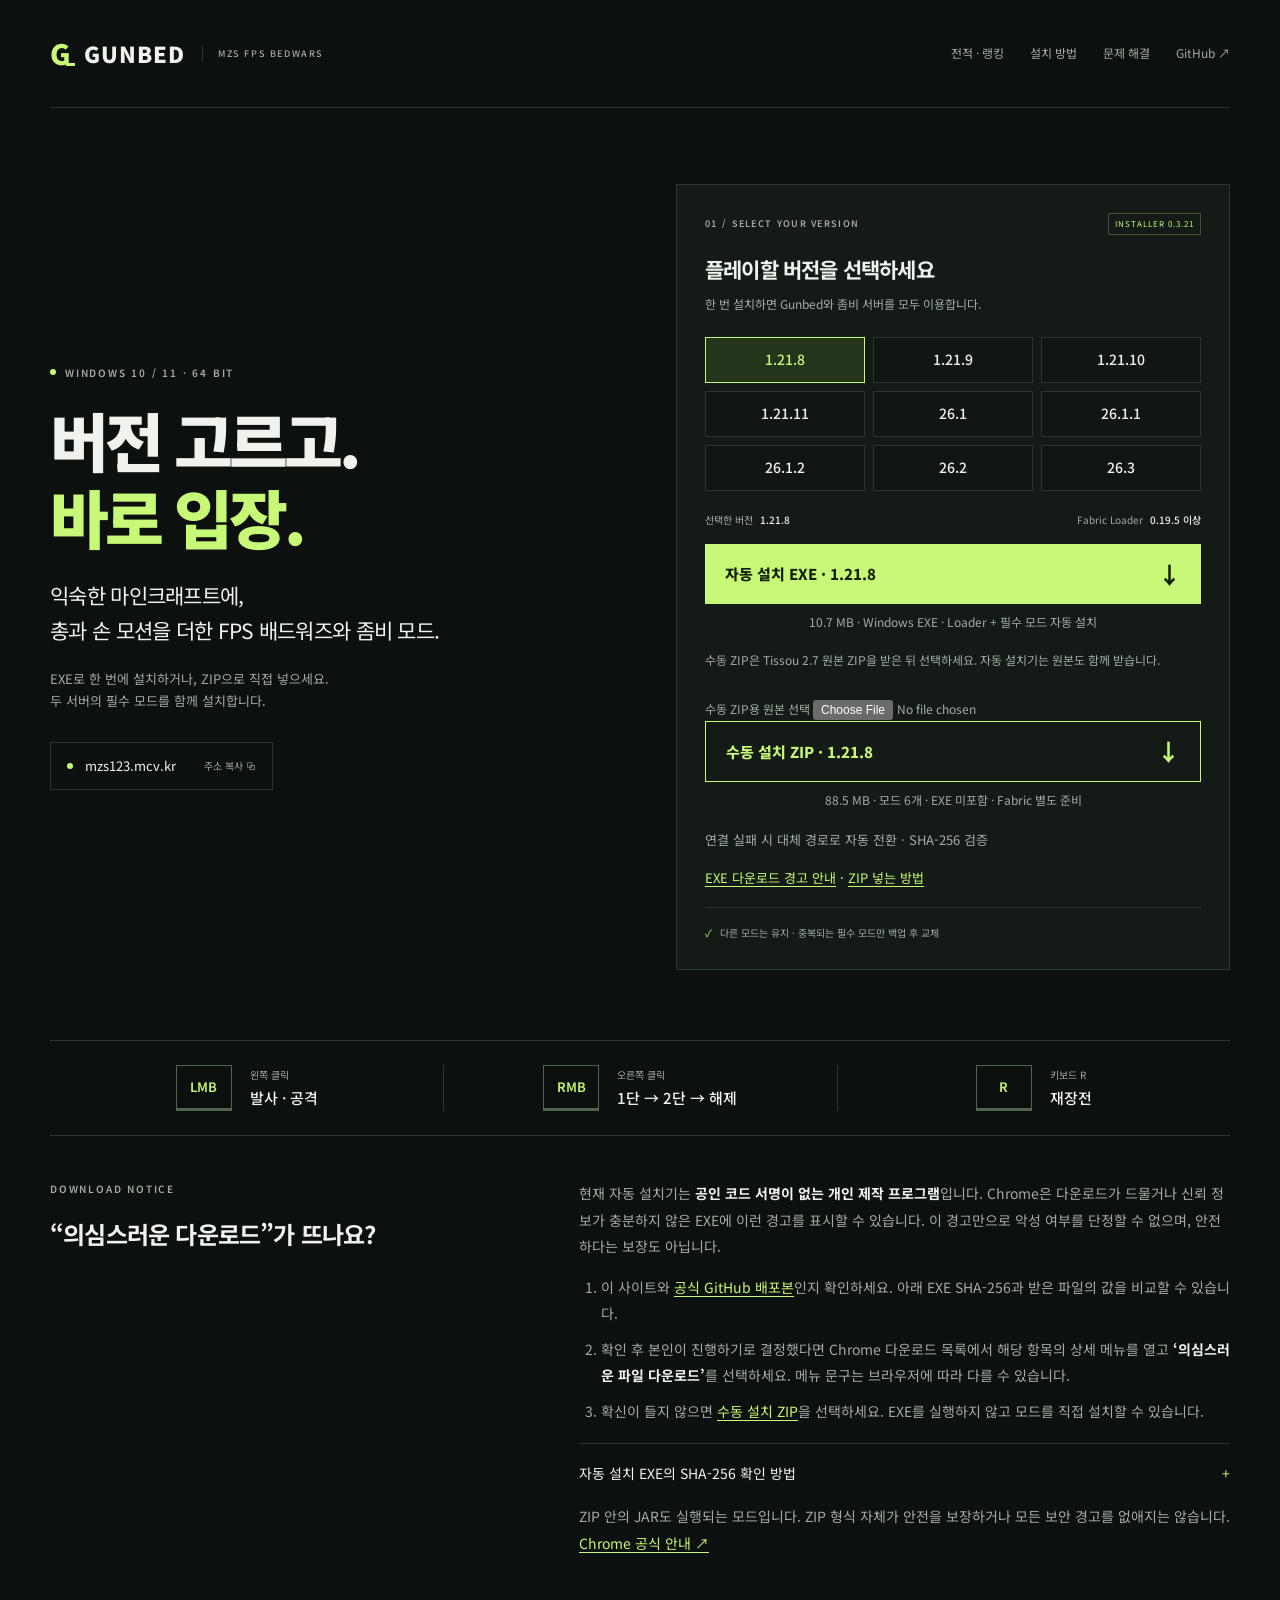
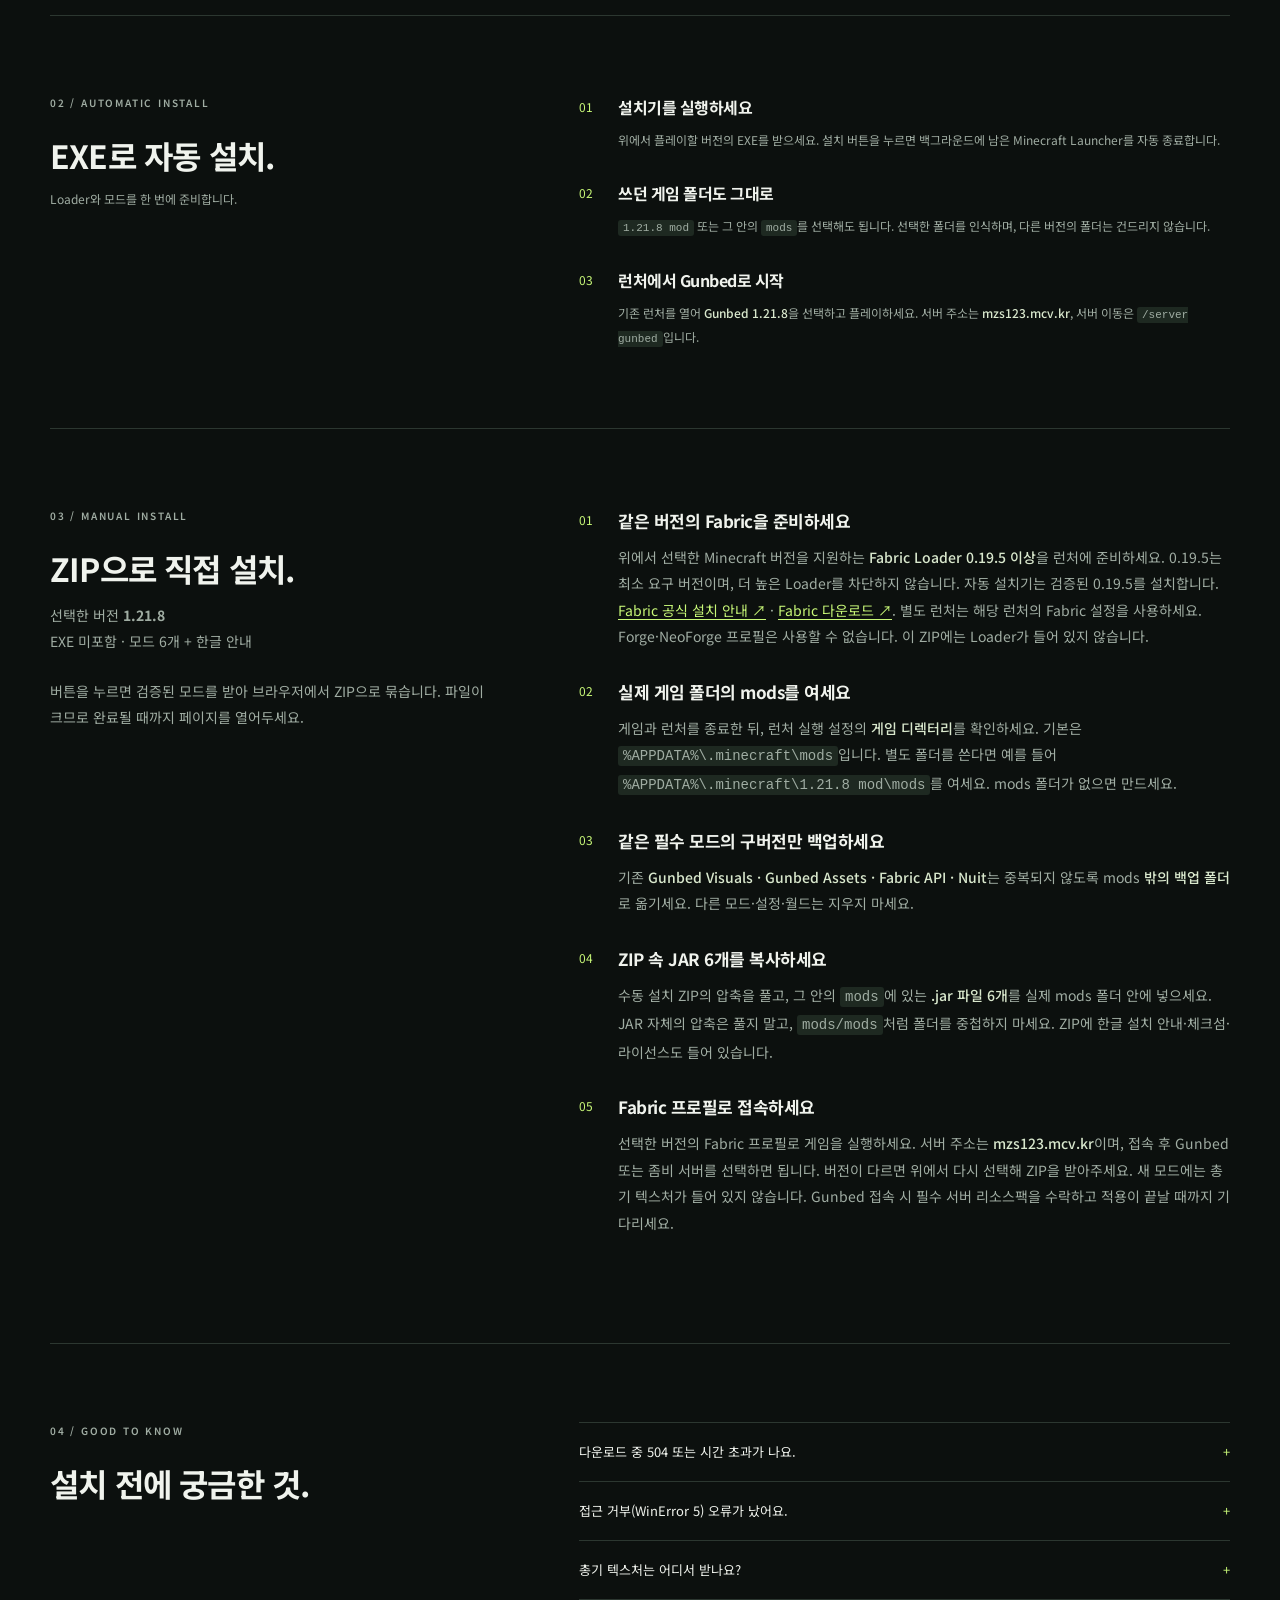
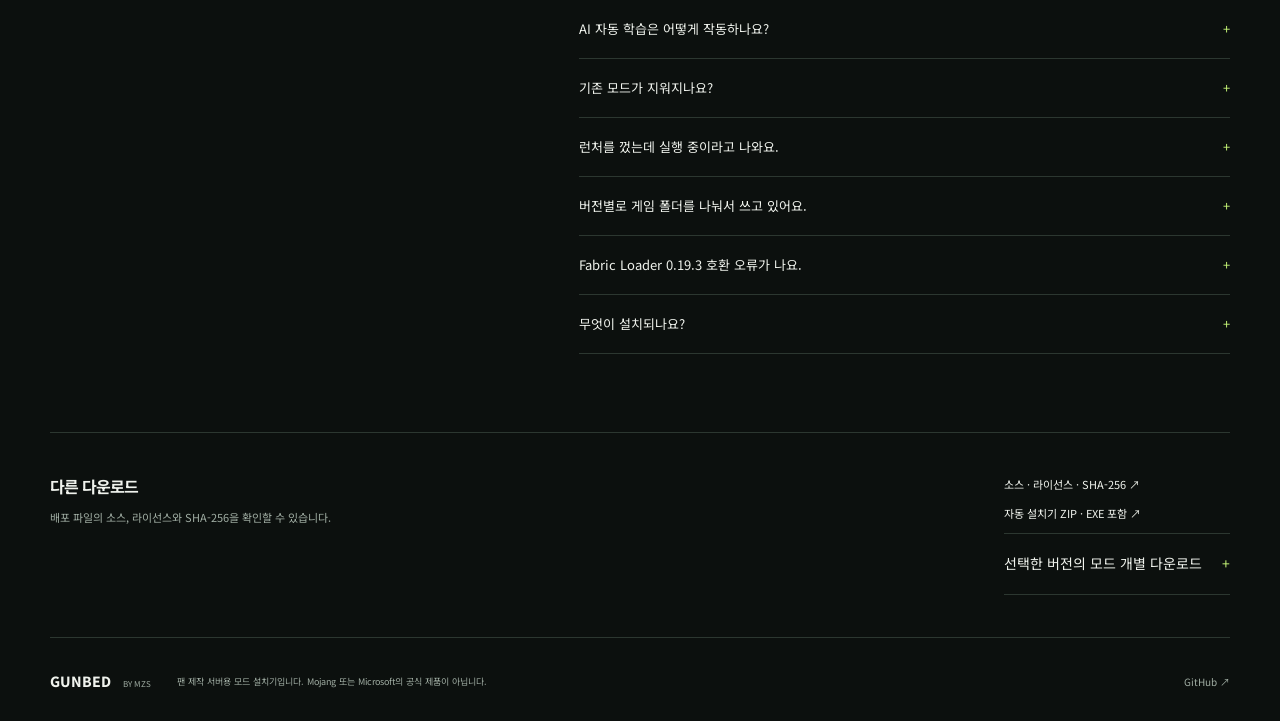
==== docs/index.html @ 43426f26 "Zombie client 0.3.29" ====
<!doctype html>
<html lang="ko">
<head>
  <meta charset="utf-8"><meta name="viewport" content="width=device-width, initial-scale=1">
  <meta name="description" content="Gunbed FPS 배드워즈 · 좀비 서버 통합 모드 설치기. 마인크래프트 버전을 선택하고 설치하세요. 기존 모드와 버전별 게임 폴더는 유지합니다.">
  <meta name="theme-color" content="#0c100e"><title>Gunbed · 좀비 — 통합 모드 다운로드</title>
  <link rel="stylesheet" href="style.css?v=20261125-zombie"><script src="download-core.js?v=0.3.19" defer></script><script src="manual-pack.js?v=20261125-zombie" defer></script><script src="tissou-local.js?v=20261125-zombie" defer></script><script src="app.js?v=20261125-zombie" defer></script>
</head>
<body>
<header class="header wrap">
  <a class="brand" href="./" aria-label="Gunbed 홈"><span class="mark" aria-hidden="true">G<span></span></span> GUNBED <small>MZS FPS BEDWARS</small></a>
  <nav aria-label="메뉴"><a href="stats/">전적 · 랭킹</a><a href="#guide">설치 방법</a><a href="#help">문제 해결</a><a href="https://github.com/churigame1234-ux/gunbed-installer" target="_blank" rel="noopener">GitHub ↗</a></nav>
</header>
<main>
<section class="hero wrap">
 <div class="intro">
  <p class="eyebrow"><span></span> WINDOWS 10 / 11 · 64 BIT</p>
  <h1>버전 고르고.<br><em>바로 입장.</em></h1>
  <p class="lead">익숙한 마인크래프트에,<br>총과 손 모션을 더한 FPS 배드워즈와 좀비 모드.</p>
  <p class="copy">EXE로 한 번에 설치하거나, ZIP으로 직접 넣으세요.<br>두 서버의 필수 모드를 함께 설치합니다.</p>
  <button id="server" class="server" type="button" aria-label="서버 주소 복사"><span class="status-dot"></span><span>mzs123.mcv.kr</span><span class="copy-label">주소 복사 ⧉</span></button>
  <p id="copy-status" class="sr-only" role="status"></p>
 </div>
 <div class="download" aria-labelledby="download-title">
  <div class="card-top"><span class="eyebrow">01 / SELECT YOUR VERSION</span><span class="release">INSTALLER 0.3.21</span></div>
  <h2 id="download-title">플레이할 버전을 선택하세요</h2>
  <p class="muted">한 번 설치하면 Gunbed와 좀비 서버를 모두 이용합니다.</p>
  <fieldset><legend>마인크래프트 버전</legend><div class="version-grid">
   <label><input type="radio" name="version" value="1.21.8" checked><span>1.21.8</span></label>
   <label><input type="radio" name="version" value="1.21.9"><span>1.21.9</span></label>
   <label><input type="radio" name="version" value="1.21.10"><span>1.21.10</span></label>
   <label><input type="radio" name="version" value="1.21.11"><span>1.21.11</span></label>
   <label><input type="radio" name="version" value="26.1"><span>26.1</span></label>
   <label><input type="radio" name="version" value="26.1.1"><span>26.1.1</span></label>
   <label><input type="radio" name="version" value="26.1.2"><span>26.1.2</span></label>
   <label><input type="radio" name="version" value="26.2"><span>26.2</span></label>
   <label><input type="radio" name="version" value="26.3"><span>26.3</span></label>
  </div></fieldset>
  <div class="selection"><span>선택한 버전 <strong id="chosen">1.21.8</strong></span><span>Fabric Loader <strong>0.19.5 이상</strong></span></div>
  <a id="download" class="download-button" href="files/v0.3.29/GunbedInstaller.exe" download="GunbedInstaller-1.21.8.exe"><span id="download-label">자동 설치 EXE · 1.21.8</span><span aria-hidden="true">↓</span></a>
  <p class="download-meta"><span id="download-size">Windows 설치기</span> · Loader + 필수 모드 자동 설치</p>
  <p class="muted">수동 ZIP은 <a href="https://mediafilez.forgecdn.net/files/4750/306/TZP_1.20.1_2.7.zip" target="_blank" rel="noopener">Tissou 2.7 원본 ZIP</a>을 받은 뒤 선택하세요. 자동 설치기는 원본도 함께 받습니다.</p>
  <label class="muted">수동 ZIP용 원본 선택 <input id="tissou-original" type="file" accept=".zip"></label>
  <button id="manual-download" class="download-button secondary" type="button"><span id="manual-label">수동 설치 ZIP · 1.21.8</span><span aria-hidden="true">↓</span></button>
  <p class="download-meta"><span id="manual-size">필수 모드 6개 + 설치 안내</span> · EXE 미포함 · Fabric 별도 준비</p>
  <p id="download-status" class="download-status" role="status" aria-live="polite">연결 실패 시 대체 경로로 자동 전환 · SHA-256 검증</p>
  <p class="backup-download"><a href="#download-warning">EXE 다운로드 경고 안내</a> · <a href="#manual-guide">ZIP 넣는 방법</a></p>
  <noscript><p class="download-note">수동 ZIP 묶음을 받으려면 JavaScript를 켜세요. <a href="https://github.com/churigame1234-ux/gunbed-installer/releases/tag/v0.3.29">GitHub 배포 파일</a>에서도 모드를 받을 수 있습니다.</p></noscript>
  <p class="preserve"><span aria-hidden="true">✓</span> 다른 모드는 유지 · 중복되는 필수 모드만 백업 후 교체</p>
 </div>
</section>
<section class="controls wrap" aria-label="기본 총기 조작">
 <div><span class="key">LMB</span><p>왼쪽 클릭<strong>발사 · 공격</strong></p></div>
 <div><span class="key">RMB</span><p>오른쪽 클릭<strong>1단 → 2단 → 해제</strong></p></div>
 <div><span class="key">R</span><p>키보드 R<strong>재장전</strong></p></div>
</section>
<section id="download-warning" class="install-notice wrap" aria-labelledby="warning-title">
 <div><p class="eyebrow">DOWNLOAD NOTICE</p><h2 id="warning-title">“의심스러운 다운로드”가 뜨나요?</h2></div>
 <div class="notice-copy">
  <p>현재 자동 설치기는 <strong>공인 코드 서명이 없는 개인 제작 프로그램</strong>입니다. Chrome은 다운로드가 드물거나 신뢰 정보가 충분하지 않은 EXE에 이런 경고를 표시할 수 있습니다. 이 경고만으로 악성 여부를 단정할 수 없으며, 안전하다는 보장도 아닙니다.</p>
  <ol><li>이 사이트와 <a href="https://github.com/churigame1234-ux/gunbed-installer/releases/tag/v0.3.29">공식 GitHub 배포본</a>인지 확인하세요. 아래 EXE SHA-256과 받은 파일의 값을 비교할 수 있습니다.</li><li>확인 후 본인이 진행하기로 결정했다면 Chrome 다운로드 목록에서 해당 항목의 상세 메뉴를 열고 <strong>‘의심스러운 파일 다운로드’</strong>를 선택하세요. 메뉴 문구는 브라우저에 따라 다를 수 있습니다.</li><li>확신이 들지 않으면 <a href="#download-title">수동 설치 ZIP</a>을 선택하세요. EXE를 실행하지 않고 모드를 직접 설치할 수 있습니다.</li></ol>
  <details class="hash-help"><summary>자동 설치 EXE의 SHA-256 확인 방법</summary><p>PowerShell에서 <code>Get-FileHash -Algorithm SHA256 "받은 파일의 전체 경로"</code>를 실행하고 아래 값과 비교하세요.</p><code id="installer-hash" class="hash-value">다운로드 정보 확인 중…</code><p>해시는 배포 파일과 같은지 확인하는 수단이며, 악성 코드가 없다는 증명은 아닙니다. 보안 프로그램을 끄지 마세요.</p></details>
  <p class="download-note">ZIP 안의 JAR도 실행되는 모드입니다. ZIP 형식 자체가 안전을 보장하거나 모든 보안 경고를 없애지는 않습니다. <a href="https://support.google.com/chrome/answer/6261569?hl=ko" target="_blank" rel="noopener">Chrome 공식 안내 ↗</a></p>
 </div>
</section>
<section id="guide" class="guide wrap">
 <div class="section-title"><p class="eyebrow">02 / AUTOMATIC INSTALL</p><h2>EXE로 자동 설치.</h2><p class="muted">Loader와 모드를 한 번에 준비합니다.</p></div>
 <ol class="steps">
  <li><span class="step-number">01</span><div><h3>설치기를 실행하세요</h3><p>위에서 플레이할 버전의 EXE를 받으세요. 설치 버튼을 누르면 백그라운드에 남은 Minecraft Launcher를 자동 종료합니다.</p></div></li>
  <li><span class="step-number">02</span><div><h3>쓰던 게임 폴더도 그대로</h3><p><code>1.21.8 mod</code> 또는 그 안의 <code>mods</code>를 선택해도 됩니다. 선택한 폴더를 인식하며, 다른 버전의 폴더는 건드리지 않습니다.</p></div></li>
  <li><span class="step-number">03</span><div><h3>런처에서 Gunbed로 시작</h3><p>기존 런처를 열어 <strong id="profile-name">Gunbed 1.21.8</strong>을 선택하고 플레이하세요. 서버 주소는 <strong>mzs123.mcv.kr</strong>, 서버 이동은 <code>/server gunbed</code>입니다.</p></div></li>
 </ol>
</section>
<section id="manual-guide" class="guide manual-guide wrap">
 <div class="section-title"><p class="eyebrow">03 / MANUAL INSTALL</p><h2>ZIP으로 직접 설치.</h2><p class="muted">선택한 버전 <strong id="manual-version">1.21.8</strong><br>EXE 미포함 · 모드 6개 + 한글 안내</p><p class="download-note">버튼을 누르면 검증된 모드를 받아 브라우저에서 ZIP으로 묶습니다. 파일이 크므로 완료될 때까지 페이지를 열어두세요.</p></div>
 <ol class="steps">
  <li><span class="step-number">01</span><div><h3>같은 버전의 Fabric을 준비하세요</h3><p>위에서 선택한 Minecraft 버전을 지원하는 <strong>Fabric Loader 0.19.5 이상</strong>을 런처에 준비하세요. 0.19.5는 최소 요구 버전이며, 더 높은 Loader를 차단하지 않습니다. 자동 설치기는 검증된 0.19.5를 설치합니다. <a href="https://docs.fabricmc.net/players/installing-fabric/windows" target="_blank" rel="noopener">Fabric 공식 설치 안내 ↗</a> · <a href="https://fabricmc.net/use/installer/" target="_blank" rel="noopener">Fabric 다운로드 ↗</a>. 별도 런처는 해당 런처의 Fabric 설정을 사용하세요. Forge·NeoForge 프로필은 사용할 수 없습니다. 이 ZIP에는 Loader가 들어 있지 않습니다.</p></div></li>
  <li><span class="step-number">02</span><div><h3>실제 게임 폴더의 mods를 여세요</h3><p>게임과 런처를 종료한 뒤, 런처 실행 설정의 <strong>게임 디렉터리</strong>를 확인하세요. 기본은 <code>%APPDATA%\.minecraft\mods</code>입니다. 별도 폴더를 쓴다면 예를 들어 <code>%APPDATA%\.minecraft\1.21.8 mod\mods</code>를 여세요. mods 폴더가 없으면 만드세요.</p></div></li>
  <li><span class="step-number">03</span><div><h3>같은 필수 모드의 구버전만 백업하세요</h3><p>기존 <strong>Gunbed Visuals · Gunbed Assets · Fabric API · Nuit</strong>는 중복되지 않도록 mods <strong>밖의 백업 폴더</strong>로 옮기세요. 다른 모드·설정·월드는 지우지 마세요.</p></div></li>
  <li><span class="step-number">04</span><div><h3>ZIP 속 JAR 6개를 복사하세요</h3><p>수동 설치 ZIP의 압축을 풀고, 그 안의 <code>mods</code>에 있는 <strong>.jar 파일 6개</strong>를 실제 mods 폴더 안에 넣으세요. JAR 자체의 압축은 풀지 말고, <code>mods/mods</code>처럼 폴더를 중첩하지 마세요. ZIP에 한글 설치 안내·체크섬·라이선스도 들어 있습니다.</p></div></li>
  <li><span class="step-number">05</span><div><h3>Fabric 프로필로 접속하세요</h3><p>선택한 버전의 Fabric 프로필로 게임을 실행하세요. 서버 주소는 <strong>mzs123.mcv.kr</strong>이며, 접속 후 Gunbed 또는 좀비 서버를 선택하면 됩니다. 버전이 다르면 위에서 다시 선택해 ZIP을 받아주세요. 새 모드에는 총기 텍스처가 들어 있지 않습니다. Gunbed 접속 시 필수 서버 리소스팩을 수락하고 적용이 끝날 때까지 기다리세요.</p></div></li>
 </ol>
</section>
<section id="help" class="help wrap">
 <div class="section-title"><p class="eyebrow">04 / GOOD TO KNOW</p><h2>설치 전에 궁금한 것.</h2></div>
 <div class="questions">
  <details><summary>다운로드 중 504 또는 시간 초과가 나요.</summary><p>기본 다운로드와 대체 경로를 순서대로 시도하며 파일 크기와 SHA-256을 검증합니다. 수동 ZIP도 같은 방식으로 모드를 확인합니다. 계속 실패하면 아래 개별 모드 링크나 GitHub 배포 파일을 이용하세요. ‘자동 설치기 ZIP’은 EXE가 든 압축 파일로, 수동 모드팩과는 다릅니다.</p></details>
  <details><summary>접근 거부(WinError 5) 오류가 났어요.</summary><p>설치기 0.3.21은 기존 Gunbed 기능과 좀비 조작·외형을 함께 설치합니다. 총기 공통 에셋은 0.3.20을 유지합니다. 총기 텍스처는 모드에 포함하지 않고 Gunbed 접속 시 필수 서버 리소스팩으로 받습니다. DeltaForce 공격 모션·장전/휘두르기 음량·CrackShot 킬로그 아이콘을 수정했습니다. 새 WAT 총기·DeltaForce 근접·42Labs 투척 무기와 관전 중 유지되는 킬로그를 지원합니다. 기존 조준경 시야 수정도 포함합니다. 파일 사용 중 여부를 먼저 확인하고, 필수 모드의 읽기 전용 속성을 백업 후 처리합니다. 기존 게임 폴더를 선택해 다시 설치하세요. 경기 시작·리스폰 후 중앙 선택창에서 1번은 랜덤 무기, 2번은 즐겨찾기, 3번은 수동 선택입니다. 리스폰 후에는 4번으로 죽기 전 마지막 무기 세트를 다시 받습니다. 임시 후원 무기도 복원되며 당첨 공지는 반복하지 않습니다. 기록은 경기 종료 시 사라집니다. 골데·VSS·더블배럴은 우클릭으로 A/B 모드를 전환합니다. G36·바스티온은 우클릭으로 시즈 전개·해제하며, 해제 완료 후 움직일 수 있습니다.</p></details>
  <details><summary>총기 텍스처는 어디서 받나요?</summary><p>0.3.20 공통 모드부터 텍스처와 관련 아이콘 정의는 Gunbed 서버 리소스팩으로 제공합니다. 모드 6개를 설치한 뒤 Gunbed에 접속해 필수 팩을 적용하세요. 팩은 사용자 PC에 다운로드됩니다. ItemsAdder의 압축 해제 방지를 적용했으며 완전한 추출 방지를 보장하는 기능은 아닙니다. 구버전에 이미 포함된 파일에는 이 보호를 소급 적용할 수 없습니다.</p></details>
  <details><summary>AI 자동 학습은 어떻게 작동하나요?</summary><p>0.3.19부터 플레이어는 조작만 전송하며 화면 읽기를 하지 않습니다. 별도 저해상도 관전자 클라이언트가 Orchestra 플레이 시점을 재구성해 학습 자료와 연결합니다. 사용자의 실제 화면 녹화와는 차이가 있으며 바탕화면은 촬영하지 않습니다. 실제 사람의 완료 경기 자료를 모아 학습·검사하며, 개선이 확인된 모델만 다음 경기부터 사용합니다. 처음부터 학습된 사람 수준의 AI가 들어 있는 것은 아닙니다. 학습 중에는 AI전 입장이 잠시 제한됩니다.</p></details>
  <details><summary>기존 모드가 지워지나요?</summary><p>다른 모드·설정·월드는 유지합니다. Gunbed Visuals, Gunbed Assets, Fabric API, Nuit, 좀비 자산, 로컬 Tissou와 모드 ID가 같은 파일만 백업 후 교체합니다. 백업은 실제 <code>.minecraft/gunbed-backups</code>에 저장합니다.</p></details>
  <details><summary>런처를 껐는데 실행 중이라고 나와요.</summary><p>0.3.21 설치기는 백그라운드에 남아 있는 Minecraft Launcher도 자동 종료합니다. Java나 마인크래프트 게임·서버 프로세스는 강제 종료하지 않습니다. 실행 중인 게임 창도 종료한 뒤 설치하세요. 권한이 부족하다는 오류가 나오면 설치기를 관리자 권한으로 실행하세요.</p></details>
  <details><summary>버전별로 게임 폴더를 나눠서 쓰고 있어요.</summary><p>그대로 사용하세요. <code>.minecraft/1.21.8 mod/mods</code>를 선택하면 바로 그 mods 폴더에 설치합니다. Fabric Loader의 실행 파일만 실제 .minecraft에 설치하고, 실행 설정의 게임 폴더는 선택한 위치로 연결합니다.</p></details>
  <details><summary>Fabric Loader 0.19.3 호환 오류가 나요.</summary><p>이전 설치기 대신 위의 0.3.21 설치기로 설치하세요. Loader 0.19.5를 함께 설치하고 기존 Fabric 실행 설정도 갱신합니다. 런처를 다시 열어 Gunbed 실행 설정을 선택하세요.</p></details>
  <details><summary>무엇이 설치되나요?</summary><p>Gunbed Visuals, 공용 총기 에셋, Fabric API, Nuit, 좀비 자산, 로컬 Tissou 여섯 모드와 Fabric Loader 0.19.5입니다. 원본 TaCZ 런타임은 필요하지 않습니다. 기본 마인크래프트 런처 기준이며, 별도 인스턴스 관리 런처의 설정은 자동 변경하지 않습니다.</p></details>
 </div>
</section>
<section class="alternatives wrap">
 <div><h2>다른 다운로드</h2><p class="muted">배포 파일의 소스, 라이선스와 SHA-256을 확인할 수 있습니다.</p></div>
 <div class="alternative-links"><a href="https://github.com/churigame1234-ux/gunbed-installer/releases/tag/v0.3.29">소스 · 라이선스 · SHA-256 ↗</a><a id="mirror-zip" href="https://github.com/churigame1234-ux/gunbed-installer/releases/tag/v0.3.29">자동 설치기 ZIP · EXE 포함 ↗</a><details id="individual-mods"><summary>선택한 버전의 모드 개별 다운로드</summary><p>ZIP 묶음 다운로드가 어려울 때 아래 JAR 6개를 모두 받아 수동 설치 안내대로 넣으세요. Tissou 로컬 모드는 위 수동 ZIP 버튼이 이 브라우저에서 준비합니다. 개별 JAR만 받는 경우에도 원본 ZIP을 선택해 수동 묶음을 완성하세요.</p><ul id="individual-links"></ul></details></div>
</section>
</main>
<footer class="wrap"><span>GUNBED <small>BY MZS</small></span><p>팬 제작 서버용 모드 설치기입니다. Mojang 또는 Microsoft의 공식 제품이 아닙니다.</p><a href="https://github.com/churigame1234-ux/gunbed-installer">GitHub ↗</a></footer>
</body></html>
---- docs/style.css ----
@import url('https://fonts.googleapis.com/css2?family=Noto+Sans+KR:wght@400;500;600;700;800;900&display=swap');
:root{--bg:#0c100e;--panel:#141b17;--line:#2c3730;--text:#f0f3ed;--muted:#a0ada3;--accent:#c8f878;color-scheme:dark;font-family:'Noto Sans KR','Malgun Gothic',sans-serif;font-synthesis:none}*{box-sizing:border-box}html{scroll-behavior:smooth;scroll-padding-top:30px}body{margin:0;background:var(--bg);color:var(--text);line-height:1.7}a{color:inherit;text-decoration:none}button,input{font:inherit}button,a,input,summary{-webkit-tap-highlight-color:transparent}a:focus-visible,button:focus-visible,input:focus-visible+span,summary:focus-visible{outline:2px solid var(--accent);outline-offset:5px}.wrap{width:min(1180px,calc(100% - 80px));margin-inline:auto}.header{height:108px;display:flex;align-items:center;justify-content:space-between;border-bottom:1px solid var(--line)}.brand{display:flex;align-items:center;gap:12px;font-weight:900;font-size:22px;letter-spacing:1px}.brand small{font-size:9px;color:var(--muted);font-weight:500;letter-spacing:1.6px;border-left:1px solid var(--line);padding-left:15px;margin-left:5px}.mark{font-size:28px;color:var(--accent);line-height:1;position:relative}.mark>span{display:block;width:9px;height:3px;background:var(--accent);position:absolute;right:-3px;bottom:1px}nav{display:flex;gap:26px;font-size:12px;color:var(--muted)}nav a:hover{color:var(--accent)}.hero{display:grid;grid-template-columns:1fr 1fr;gap:72px;padding-block:76px 70px;align-items:center}.eyebrow{font-size:10px;font-weight:600;letter-spacing:1.8px;color:var(--muted);margin:0 0 20px}.intro>.eyebrow{display:flex;align-items:center;gap:9px}.intro>.eyebrow>span,.status-dot{width:6px;height:6px;background:var(--accent);border-radius:50%;display:inline-block}h1{font-size:clamp(48px,5vw,70px);letter-spacing:-4px;line-height:1.2;margin:0 0 24px;font-weight:900}h1 em{font-style:normal;color:var(--accent)}.lead{font-size:21px;line-height:1.65;letter-spacing:-.7px;margin:0 0 20px}.copy{font-size:13px;color:var(--muted);margin-bottom:30px}.server{display:flex;align-items:center;gap:12px;border:1px solid var(--line);background:transparent;color:var(--text);padding:12px 16px;cursor:pointer;font-size:13px}.copy-label{font-size:10px;color:var(--muted);margin-left:16px}.server:hover{border-color:var(--accent)}.download{background:var(--panel);border:1px solid var(--line);padding:28px}.card-top{display:flex;justify-content:space-between;gap:10px;align-items:center;margin-bottom:20px}.card-top .eyebrow{margin:0;font-size:9px;letter-spacing:1.3px}.release{font-size:8px;letter-spacing:1px;color:var(--accent);border:1px solid #3e5131;padding:3px 6px;white-space:nowrap}h2{font-size:23px;line-height:1.4;letter-spacing:-.8px;margin:0 0 10px}.download h2{font-size:21px}.muted{font-size:12px;color:var(--muted);margin:0 0 23px}fieldset{border:0;padding:0;margin:0}legend{position:absolute;clip-path:inset(50%);height:1px;width:1px;overflow:hidden}.version-grid{display:grid;grid-template-columns:repeat(3,1fr);gap:8px}.version-grid label{position:relative;cursor:pointer}.version-grid input{position:absolute;opacity:0;width:100%;height:100%;margin:0;cursor:pointer}.version-grid span{display:flex;align-items:center;justify-content:center;min-height:46px;background:#101612;border:1px solid var(--line);font-size:14px;font-weight:500;transition:background .16s,border-color .16s}.version-grid input:checked+span{border-color:var(--accent);background:#25351b;color:var(--accent)}.version-grid label:hover span{border-color:#7c955f}.selection{display:flex;justify-content:space-between;font-size:10px;color:var(--muted);margin:20px 0 16px}.selection strong{color:var(--text);font-weight:500;margin-left:4px}.download-button{display:flex;justify-content:space-between;align-items:center;padding:17px 20px;background:var(--accent);color:#142008;font-weight:800;font-size:15px;transition:background .15s}.download-button:hover{background:#dbffad}.download-button>span:last-child{font-size:23px;line-height:1}.download-meta{font-size:10px;color:var(--muted);text-align:center;margin:10px 0 22px}.preserve{font-size:10px;color:var(--muted);border-top:1px solid var(--line);padding-top:16px;margin:0}.preserve>span{color:var(--accent);margin-right:5px}.game{position:relative;border:1px solid var(--line);height:300px;overflow:hidden}.game img{width:100%;height:100%;object-fit:cover;object-position:50% 67%;image-rendering:auto;filter:brightness(.8)}.game-caption{position:absolute;inset:0;display:flex;flex-direction:column;justify-content:flex-end;padding:28px;background:linear-gradient(transparent 35%,#0c100edb)}.game-caption>span{font-size:8px;letter-spacing:2px;color:#c7d2c8}.game-caption p{font-size:13px;margin:8px 0 0}.game-caption b{padding:0 12px;color:var(--accent)}.guide,.help{display:grid;grid-template-columns:1fr 1.5fr;gap:95px;padding-block:78px;border-bottom:1px solid var(--line)}.section-title h2{font-size:32px;line-height:1.5}.steps{list-style:none;margin:0;padding:0}.steps li{display:flex;gap:25px;padding-bottom:28px}.steps li:last-child{padding-bottom:0}.step-number{font-size:12px;color:var(--accent);padding-top:3px}.steps h3{font-size:16px;letter-spacing:-.5px;margin:0 0 8px}.steps p,details p{font-size:12px;color:var(--muted);margin:0;line-height:1.9}.steps strong{color:#d9e8cd;font-weight:500}code{background:#1e2921;padding:2px 5px;border-radius:3px;font-size:11px;overflow-wrap:anywhere}details{border-top:1px solid var(--line);padding:18px 0}details:last-child{border-bottom:1px solid var(--line)}summary{font-size:13px;cursor:pointer;list-style:none;display:flex;justify-content:space-between;gap:20px}summary:after{content:'+';color:var(--accent)}details[open] summary:after{content:'−'}details p{padding-top:13px}.alternatives{display:flex;justify-content:space-between;gap:40px;padding-block:42px;border-bottom:1px solid var(--line)}.alternatives h2{font-size:16px}.alternatives .muted{font-size:11px;margin:0}.alternative-links{display:flex;flex-direction:column;gap:10px;font-size:11px;white-space:nowrap}.alternative-links a:hover{color:var(--accent)}footer{display:flex;align-items:center;gap:26px;padding-block:32px;color:var(--muted)}footer>span{font-weight:800;color:var(--text);font-size:14px;white-space:nowrap}footer small{font-size:8px;font-weight:400;margin-left:8px;color:var(--muted)}footer p{font-size:9px;flex:1;margin:0}footer a{font-size:10px}.sr-only{position:absolute;width:1px;height:1px;overflow:hidden;clip-path:inset(50%)}
@media(min-width:1500px){.hero{gap:110px}}
@media(max-width:900px){.wrap{width:calc(100% - 44px)}.hero{gap:32px}h1{font-size:49px}.download{padding:21px}.brand small{display:none}.guide,.help{gap:40px}.section-title h2{font-size:27px}.selection{font-size:9px}.game{height:265px}}
@media(max-width:650px){.wrap{width:calc(100% - 36px)}.header{height:80px}.brand{font-size:19px}nav{gap:16px;font-size:10px}nav a:first-child{display:none}.hero{grid-template-columns:1fr;gap:36px;padding-block:42px}.intro .eyebrow{margin-bottom:18px}h1{font-size:54px;letter-spacing:-3px}.lead{font-size:19px}.copy{font-size:12px}.download{padding:23px}.download h2{font-size:20px}.game{height:230px}.game-caption{padding:18px}.game-caption p{font-size:10px}.game-caption b{padding:0 4px}.guide,.help{grid-template-columns:1fr;gap:28px;padding-block:43px}.section-title .eyebrow{margin-bottom:12px}.section-title h2{font-size:26px}.section-title h2 br{display:none}.steps li{gap:18px}.alternatives{flex-direction:column;gap:22px;padding-block:30px}.alternative-links{flex-direction:row;flex-wrap:wrap;gap:18px}footer{gap:15px;flex-wrap:wrap}footer p{min-width:200px;font-size:8px}footer a{display:none}}
@media(prefers-reduced-motion:reduce){html{scroll-behavior:auto}*{transition:none!important}}

.controls{display:grid;grid-template-columns:repeat(3,1fr);border-top:1px solid var(--line);border-bottom:1px solid var(--line);padding-block:24px}.controls>div{display:flex;align-items:center;justify-content:center;gap:18px}.controls>div+div{border-left:1px solid var(--line)}.key{min-width:56px;padding:10px 8px;text-align:center;border:1px solid #53624c;border-bottom:3px solid #53624c;color:var(--accent);font-size:13px;font-weight:600}.controls p{font-size:10px;color:var(--muted);margin:0}.controls strong{display:block;font-size:15px;font-weight:500;color:var(--text);margin-top:2px}@media(max-width:650px){.controls{padding-block:20px}.controls>div{flex-direction:column;gap:10px;text-align:center}.key{min-width:48px;padding:6px;font-size:11px}.controls strong{font-size:11px}.controls p{font-size:9px}}

.download-status{font-size:11px;color:var(--muted);min-height:2em;margin:10px 0 4px}.backup-download{font-size:11px;margin:0 0 12px}.backup-download a{color:var(--accent);text-decoration:underline;text-underline-offset:3px}.download-button[aria-disabled="true"]{opacity:.65;cursor:progress}

/* Two installation paths share the selected game version. */
.download-button.secondary{width:100%;border:1px solid var(--accent);background:transparent;color:var(--accent);cursor:pointer;text-align:left}
.download-button.secondary:hover{background:#25351b}.download-button.secondary:disabled{cursor:progress}
.download-meta{font-size:12px;margin:8px 0 18px}.download-status{font-size:13px;overflow-wrap:anywhere}.backup-download{font-size:13px;margin:12px 0 18px}
.install-notice{display:grid;grid-template-columns:1fr 1.5fr;gap:95px;padding-block:44px;border-bottom:1px solid var(--line)}
.install-notice h2{font-size:24px}.notice-copy p,.notice-copy li,.download-note,.manual-guide .muted{font-size:14px;line-height:1.9;color:var(--muted)}
.notice-copy p{margin:0 0 14px}.notice-copy ol{margin:0 0 18px;padding-left:22px}.notice-copy li+li{margin-top:9px}
.notice-copy strong{color:var(--text)}.notice-copy a,.manual-guide a,.download-note a,#individual-links a{color:var(--accent);text-decoration:underline;text-underline-offset:3px}
.hash-help summary{font-size:14px}.hash-help p{font-size:14px}.hash-value{display:block;margin:12px 0;font-size:12px;overflow-wrap:anywhere;word-break:break-all}
.manual-guide .steps p,.manual-guide code{font-size:14px}.manual-guide .steps h3{font-size:17px}.manual-guide .steps li{padding-bottom:28px}
.alternative-links{white-space:normal;max-width:650px}#individual-mods summary{font-size:14px}#individual-mods p{font-size:14px}
#individual-links{padding-left:20px;font-size:13px;overflow-wrap:anywhere}#individual-links li{margin:12px 0}#individual-links code{display:block;font-size:11px;margin-top:5px;word-break:break-all}
@media(max-width:900px){.install-notice{gap:40px}}
@media(max-width:650px){.install-notice{grid-template-columns:1fr;gap:16px;padding-block:35px}.install-notice .eyebrow{margin-bottom:10px}.download-button{padding:16px;font-size:14px}.download-meta{font-size:12px}.selection{font-size:10px}}
@media(min-width:651px) and (max-width:800px){.hero,.guide,.help,.install-notice{grid-template-columns:1fr;gap:32px}.hero{padding-block:42px}.intro .lead br{display:none}.section-title h2 br{display:none}}
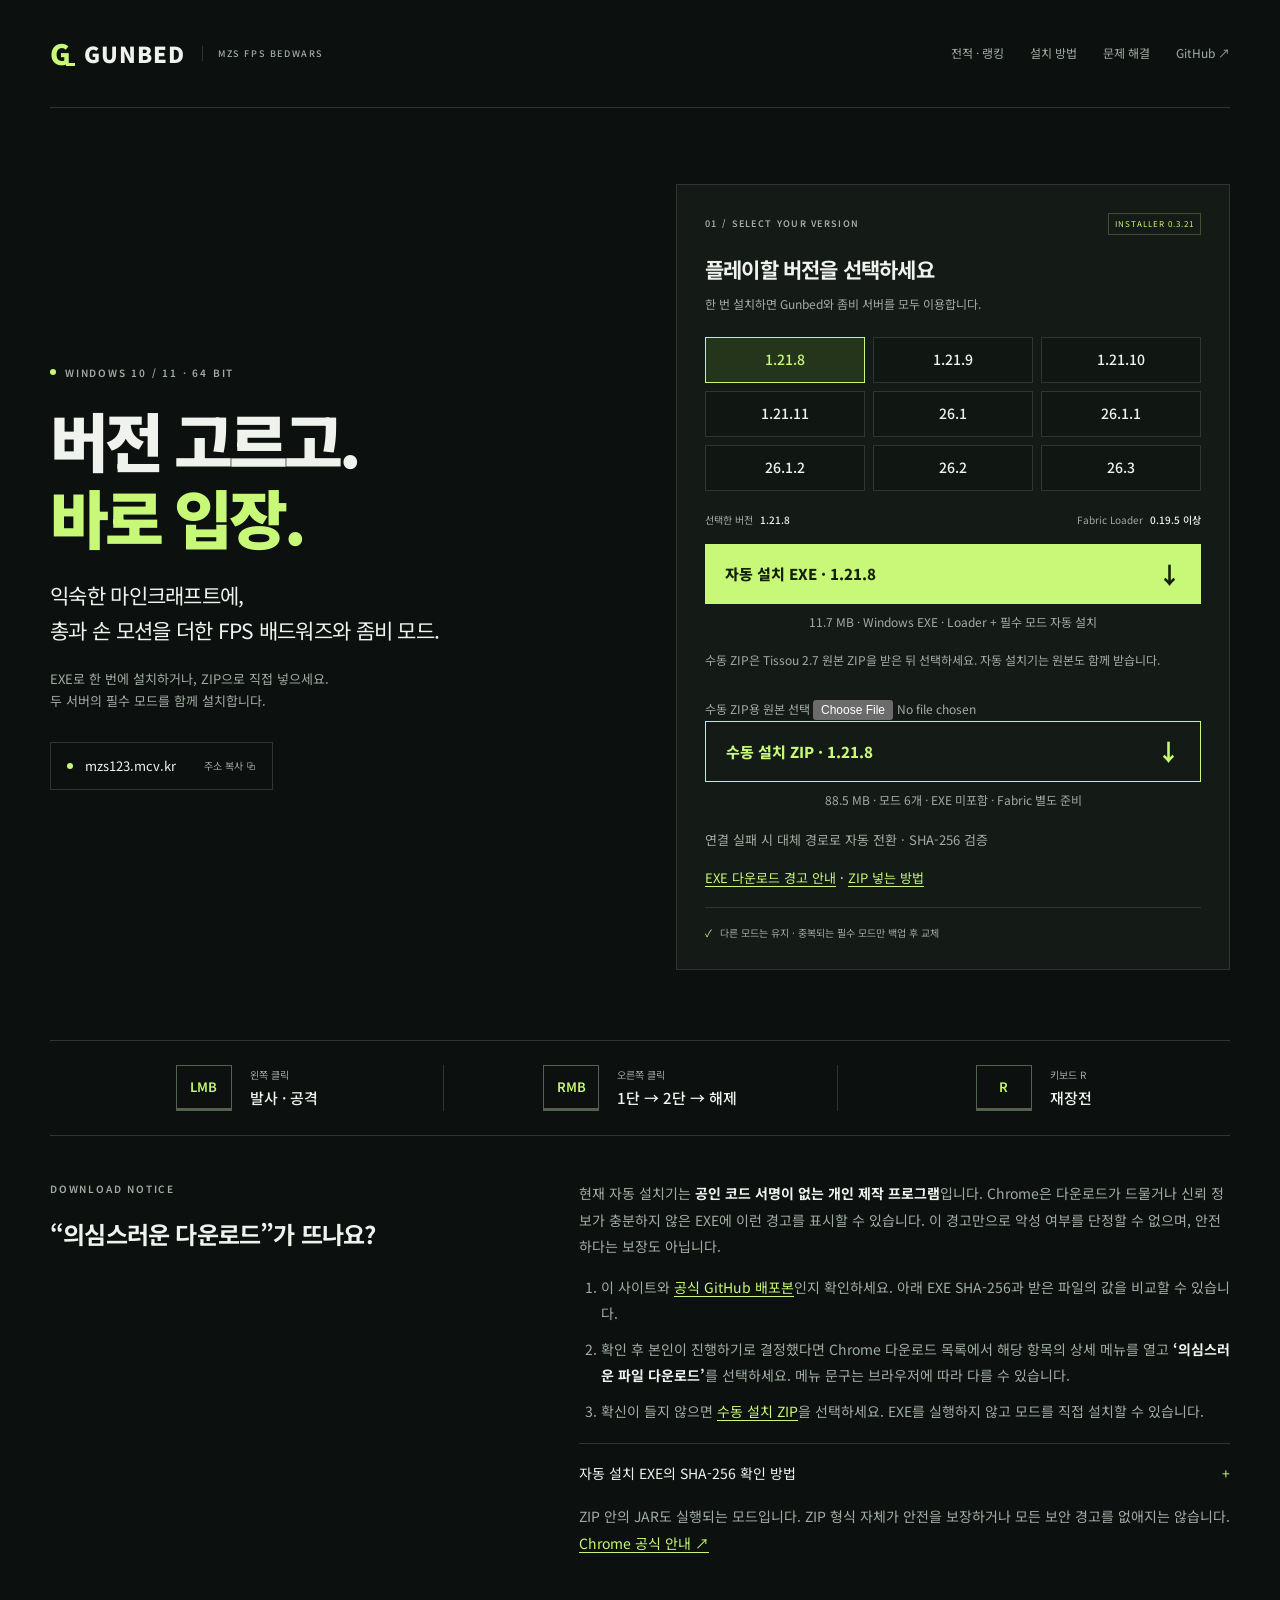
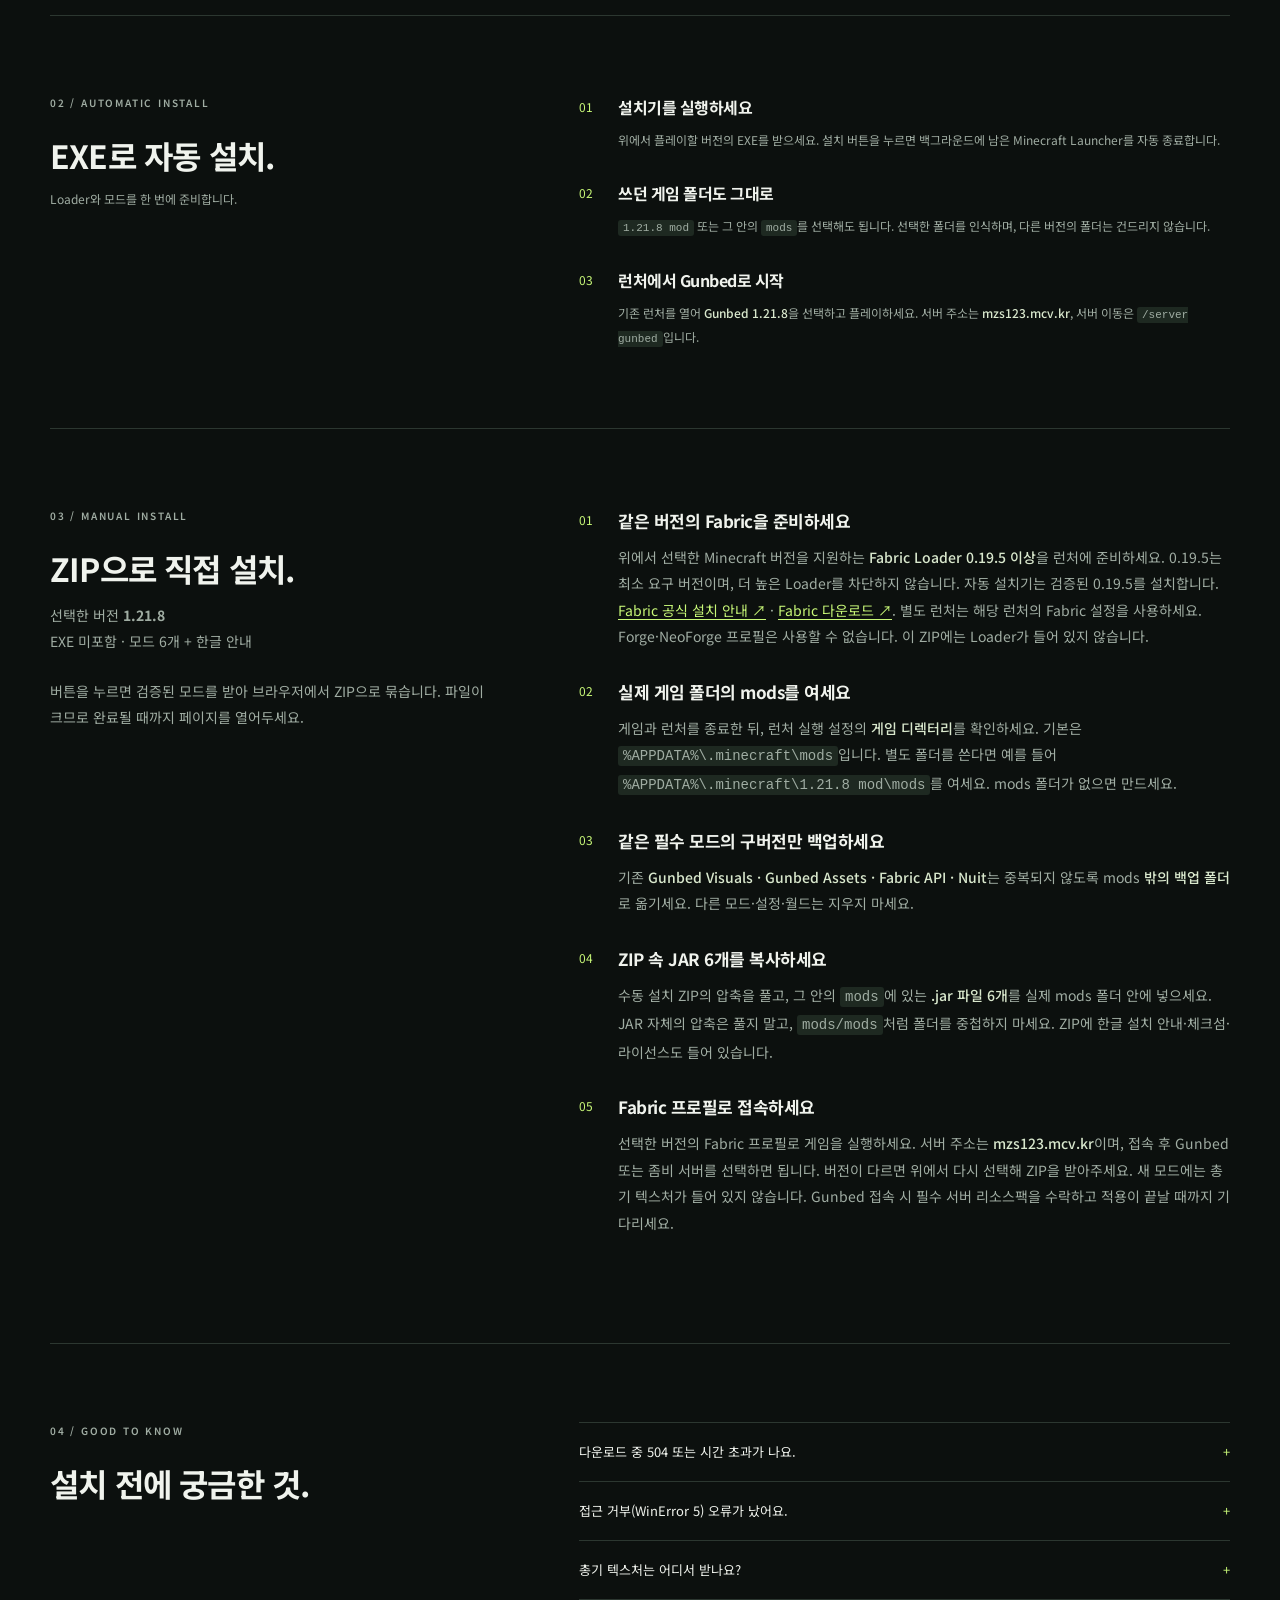
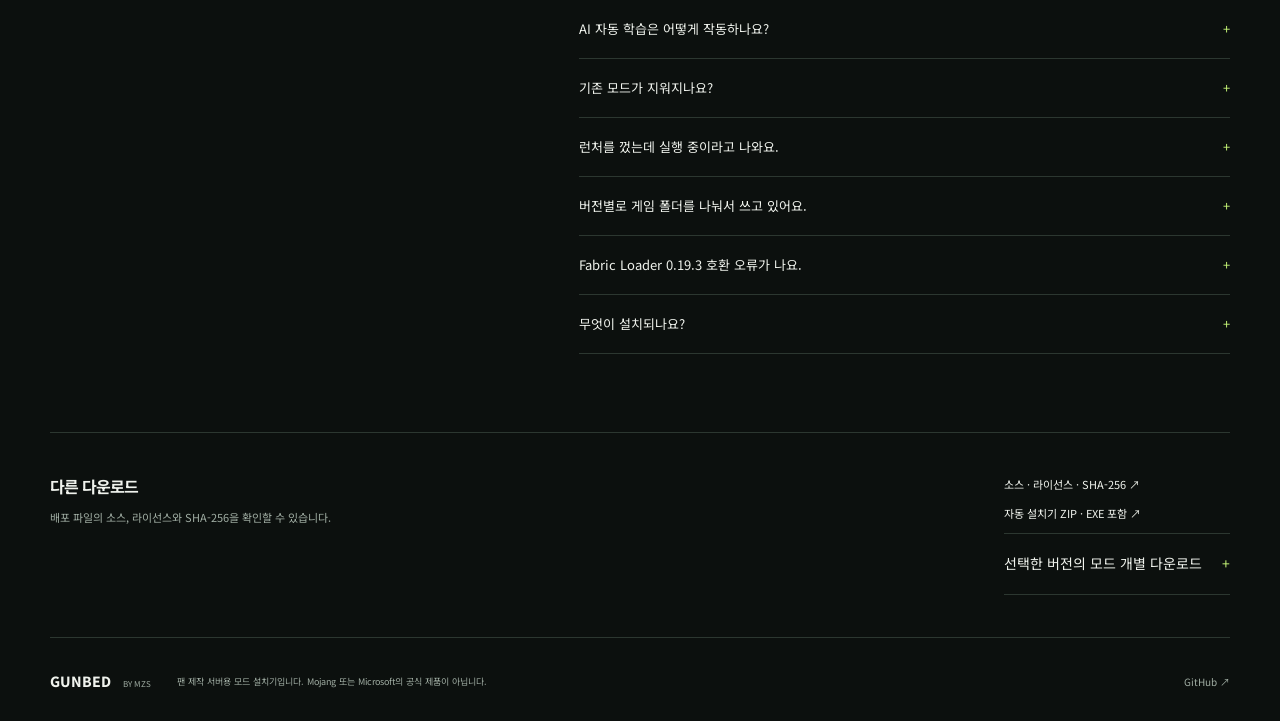
==== commit 81dfa164: "Zombie client 0.3.33" ====
--- a/docs/index.html
+++ b/docs/index.html
@@ -37,7 +37,7 @@
    <label><input type="radio" name="version" value="26.3"><span>26.3</span></label>
   </div></fieldset>
   <div class="selection"><span>선택한 버전 <strong id="chosen">1.21.8</strong></span><span>Fabric Loader <strong>0.19.5 이상</strong></span></div>
-  <a id="download" class="download-button" href="files/v0.3.29/GunbedInstaller.exe" download="GunbedInstaller-1.21.8.exe"><span id="download-label">자동 설치 EXE · 1.21.8</span><span aria-hidden="true">↓</span></a>
+  <a id="download" class="download-button" href="files/v0.3.33/GunbedInstaller.exe" download="GunbedInstaller-1.21.8.exe"><span id="download-label">자동 설치 EXE · 1.21.8</span><span aria-hidden="true">↓</span></a>
   <p class="download-meta"><span id="download-size">Windows 설치기</span> · Loader + 필수 모드 자동 설치</p>
   <p class="muted">수동 ZIP은 <a href="https://mediafilez.forgecdn.net/files/4750/306/TZP_1.20.1_2.7.zip" target="_blank" rel="noopener">Tissou 2.7 원본 ZIP</a>을 받은 뒤 선택하세요. 자동 설치기는 원본도 함께 받습니다.</p>
   <label class="muted">수동 ZIP용 원본 선택 <input id="tissou-original" type="file" accept=".zip"></label>
@@ -45,7 +45,7 @@
   <p class="download-meta"><span id="manual-size">필수 모드 6개 + 설치 안내</span> · EXE 미포함 · Fabric 별도 준비</p>
   <p id="download-status" class="download-status" role="status" aria-live="polite">연결 실패 시 대체 경로로 자동 전환 · SHA-256 검증</p>
   <p class="backup-download"><a href="#download-warning">EXE 다운로드 경고 안내</a> · <a href="#manual-guide">ZIP 넣는 방법</a></p>
-  <noscript><p class="download-note">수동 ZIP 묶음을 받으려면 JavaScript를 켜세요. <a href="https://github.com/churigame1234-ux/gunbed-installer/releases/tag/v0.3.29">GitHub 배포 파일</a>에서도 모드를 받을 수 있습니다.</p></noscript>
+  <noscript><p class="download-note">수동 ZIP 묶음을 받으려면 JavaScript를 켜세요. <a href="https://github.com/churigame1234-ux/gunbed-installer/releases/tag/v0.3.33">GitHub 배포 파일</a>에서도 모드를 받을 수 있습니다.</p></noscript>
   <p class="preserve"><span aria-hidden="true">✓</span> 다른 모드는 유지 · 중복되는 필수 모드만 백업 후 교체</p>
  </div>
 </section>
@@ -58,7 +58,7 @@
  <div><p class="eyebrow">DOWNLOAD NOTICE</p><h2 id="warning-title">“의심스러운 다운로드”가 뜨나요?</h2></div>
  <div class="notice-copy">
   <p>현재 자동 설치기는 <strong>공인 코드 서명이 없는 개인 제작 프로그램</strong>입니다. Chrome은 다운로드가 드물거나 신뢰 정보가 충분하지 않은 EXE에 이런 경고를 표시할 수 있습니다. 이 경고만으로 악성 여부를 단정할 수 없으며, 안전하다는 보장도 아닙니다.</p>
-  <ol><li>이 사이트와 <a href="https://github.com/churigame1234-ux/gunbed-installer/releases/tag/v0.3.29">공식 GitHub 배포본</a>인지 확인하세요. 아래 EXE SHA-256과 받은 파일의 값을 비교할 수 있습니다.</li><li>확인 후 본인이 진행하기로 결정했다면 Chrome 다운로드 목록에서 해당 항목의 상세 메뉴를 열고 <strong>‘의심스러운 파일 다운로드’</strong>를 선택하세요. 메뉴 문구는 브라우저에 따라 다를 수 있습니다.</li><li>확신이 들지 않으면 <a href="#download-title">수동 설치 ZIP</a>을 선택하세요. EXE를 실행하지 않고 모드를 직접 설치할 수 있습니다.</li></ol>
+  <ol><li>이 사이트와 <a href="https://github.com/churigame1234-ux/gunbed-installer/releases/tag/v0.3.33">공식 GitHub 배포본</a>인지 확인하세요. 아래 EXE SHA-256과 받은 파일의 값을 비교할 수 있습니다.</li><li>확인 후 본인이 진행하기로 결정했다면 Chrome 다운로드 목록에서 해당 항목의 상세 메뉴를 열고 <strong>‘의심스러운 파일 다운로드’</strong>를 선택하세요. 메뉴 문구는 브라우저에 따라 다를 수 있습니다.</li><li>확신이 들지 않으면 <a href="#download-title">수동 설치 ZIP</a>을 선택하세요. EXE를 실행하지 않고 모드를 직접 설치할 수 있습니다.</li></ol>
   <details class="hash-help"><summary>자동 설치 EXE의 SHA-256 확인 방법</summary><p>PowerShell에서 <code>Get-FileHash -Algorithm SHA256 "받은 파일의 전체 경로"</code>를 실행하고 아래 값과 비교하세요.</p><code id="installer-hash" class="hash-value">다운로드 정보 확인 중…</code><p>해시는 배포 파일과 같은지 확인하는 수단이며, 악성 코드가 없다는 증명은 아닙니다. 보안 프로그램을 끄지 마세요.</p></details>
   <p class="download-note">ZIP 안의 JAR도 실행되는 모드입니다. ZIP 형식 자체가 안전을 보장하거나 모든 보안 경고를 없애지는 않습니다. <a href="https://support.google.com/chrome/answer/6261569?hl=ko" target="_blank" rel="noopener">Chrome 공식 안내 ↗</a></p>
  </div>
@@ -97,7 +97,7 @@
 </section>
 <section class="alternatives wrap">
  <div><h2>다른 다운로드</h2><p class="muted">배포 파일의 소스, 라이선스와 SHA-256을 확인할 수 있습니다.</p></div>
- <div class="alternative-links"><a href="https://github.com/churigame1234-ux/gunbed-installer/releases/tag/v0.3.29">소스 · 라이선스 · SHA-256 ↗</a><a id="mirror-zip" href="https://github.com/churigame1234-ux/gunbed-installer/releases/tag/v0.3.29">자동 설치기 ZIP · EXE 포함 ↗</a><details id="individual-mods"><summary>선택한 버전의 모드 개별 다운로드</summary><p>ZIP 묶음 다운로드가 어려울 때 아래 JAR 6개를 모두 받아 수동 설치 안내대로 넣으세요. Tissou 로컬 모드는 위 수동 ZIP 버튼이 이 브라우저에서 준비합니다. 개별 JAR만 받는 경우에도 원본 ZIP을 선택해 수동 묶음을 완성하세요.</p><ul id="individual-links"></ul></details></div>
+ <div class="alternative-links"><a href="https://github.com/churigame1234-ux/gunbed-installer/releases/tag/v0.3.33">소스 · 라이선스 · SHA-256 ↗</a><a id="mirror-zip" href="https://github.com/churigame1234-ux/gunbed-installer/releases/tag/v0.3.33">자동 설치기 ZIP · EXE 포함 ↗</a><details id="individual-mods"><summary>선택한 버전의 모드 개별 다운로드</summary><p>ZIP 묶음 다운로드가 어려울 때 아래 JAR 6개를 모두 받아 수동 설치 안내대로 넣으세요. Tissou 로컬 모드는 위 수동 ZIP 버튼이 이 브라우저에서 준비합니다. 개별 JAR만 받는 경우에도 원본 ZIP을 선택해 수동 묶음을 완성하세요.</p><ul id="individual-links"></ul></details></div>
 </section>
 </main>
 <footer class="wrap"><span>GUNBED <small>BY MZS</small></span><p>팬 제작 서버용 모드 설치기입니다. Mojang 또는 Microsoft의 공식 제품이 아닙니다.</p><a href="https://github.com/churigame1234-ux/gunbed-installer">GitHub ↗</a></footer>
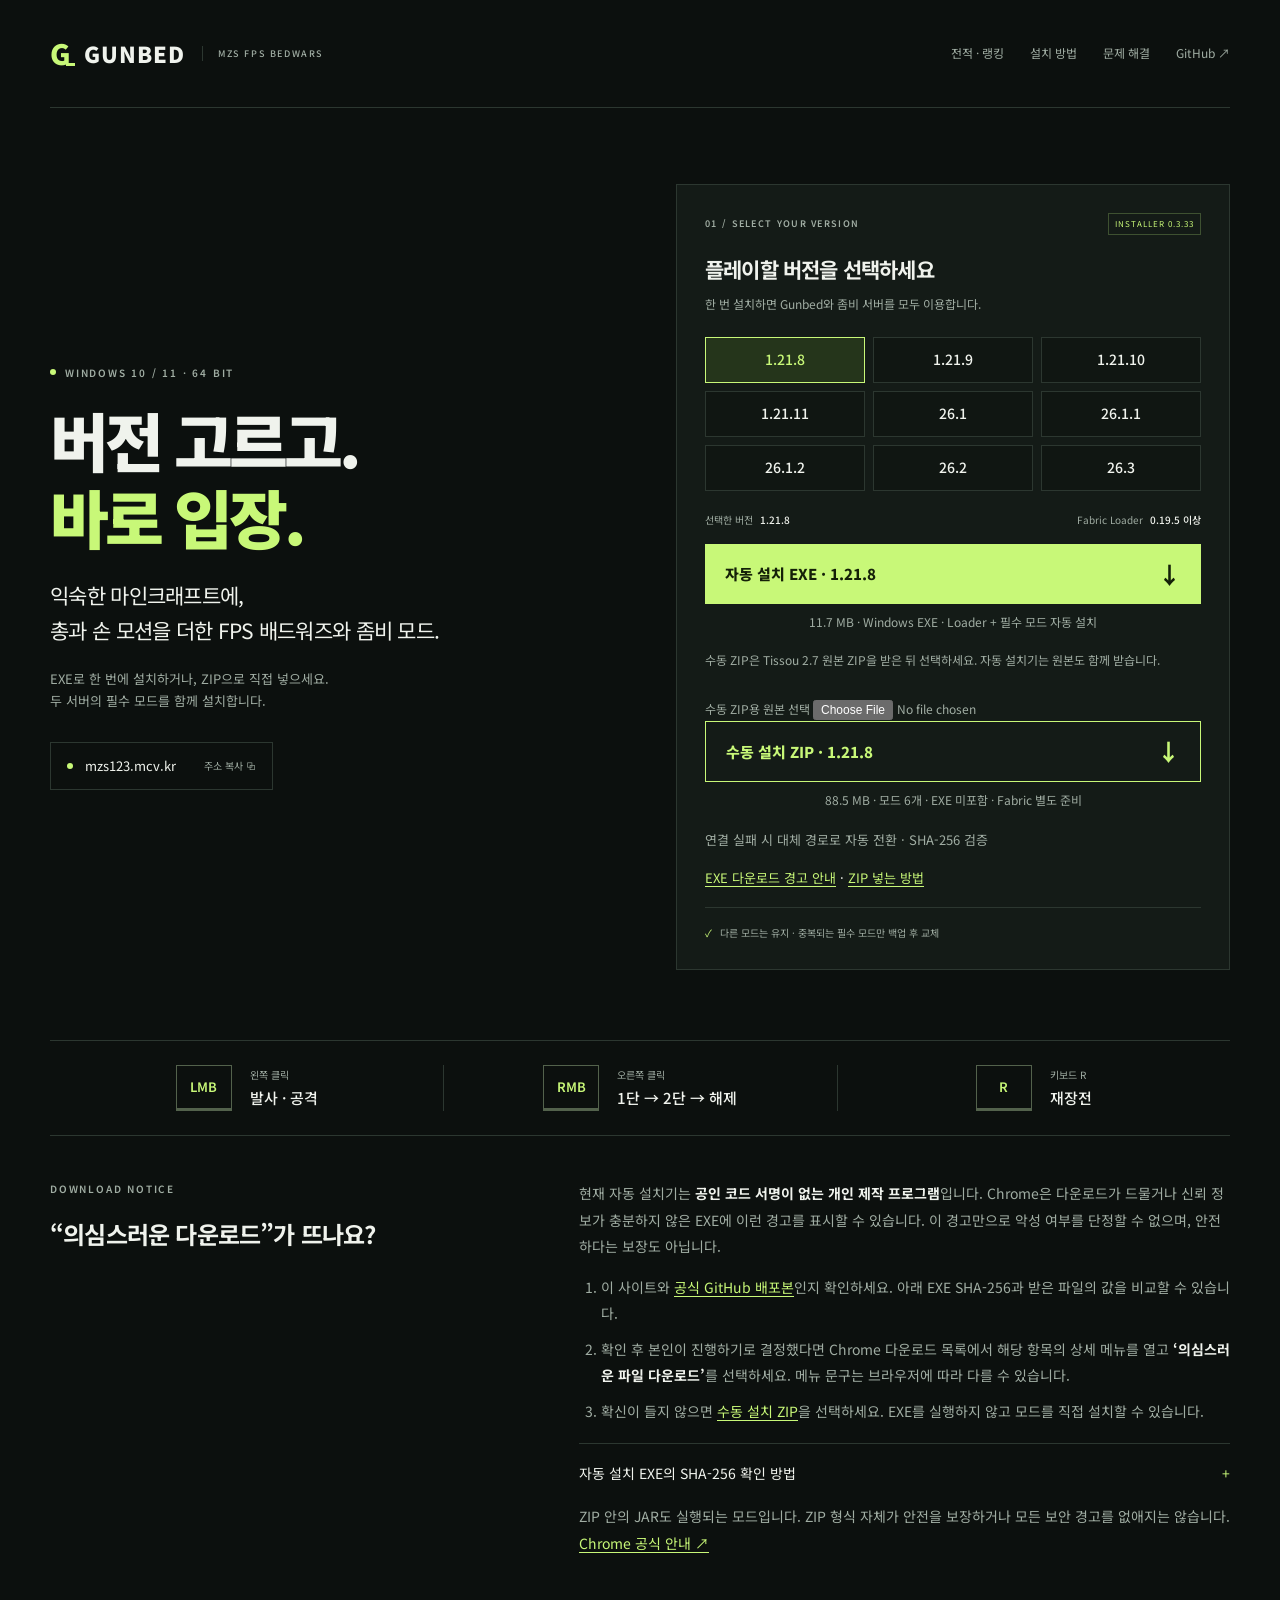
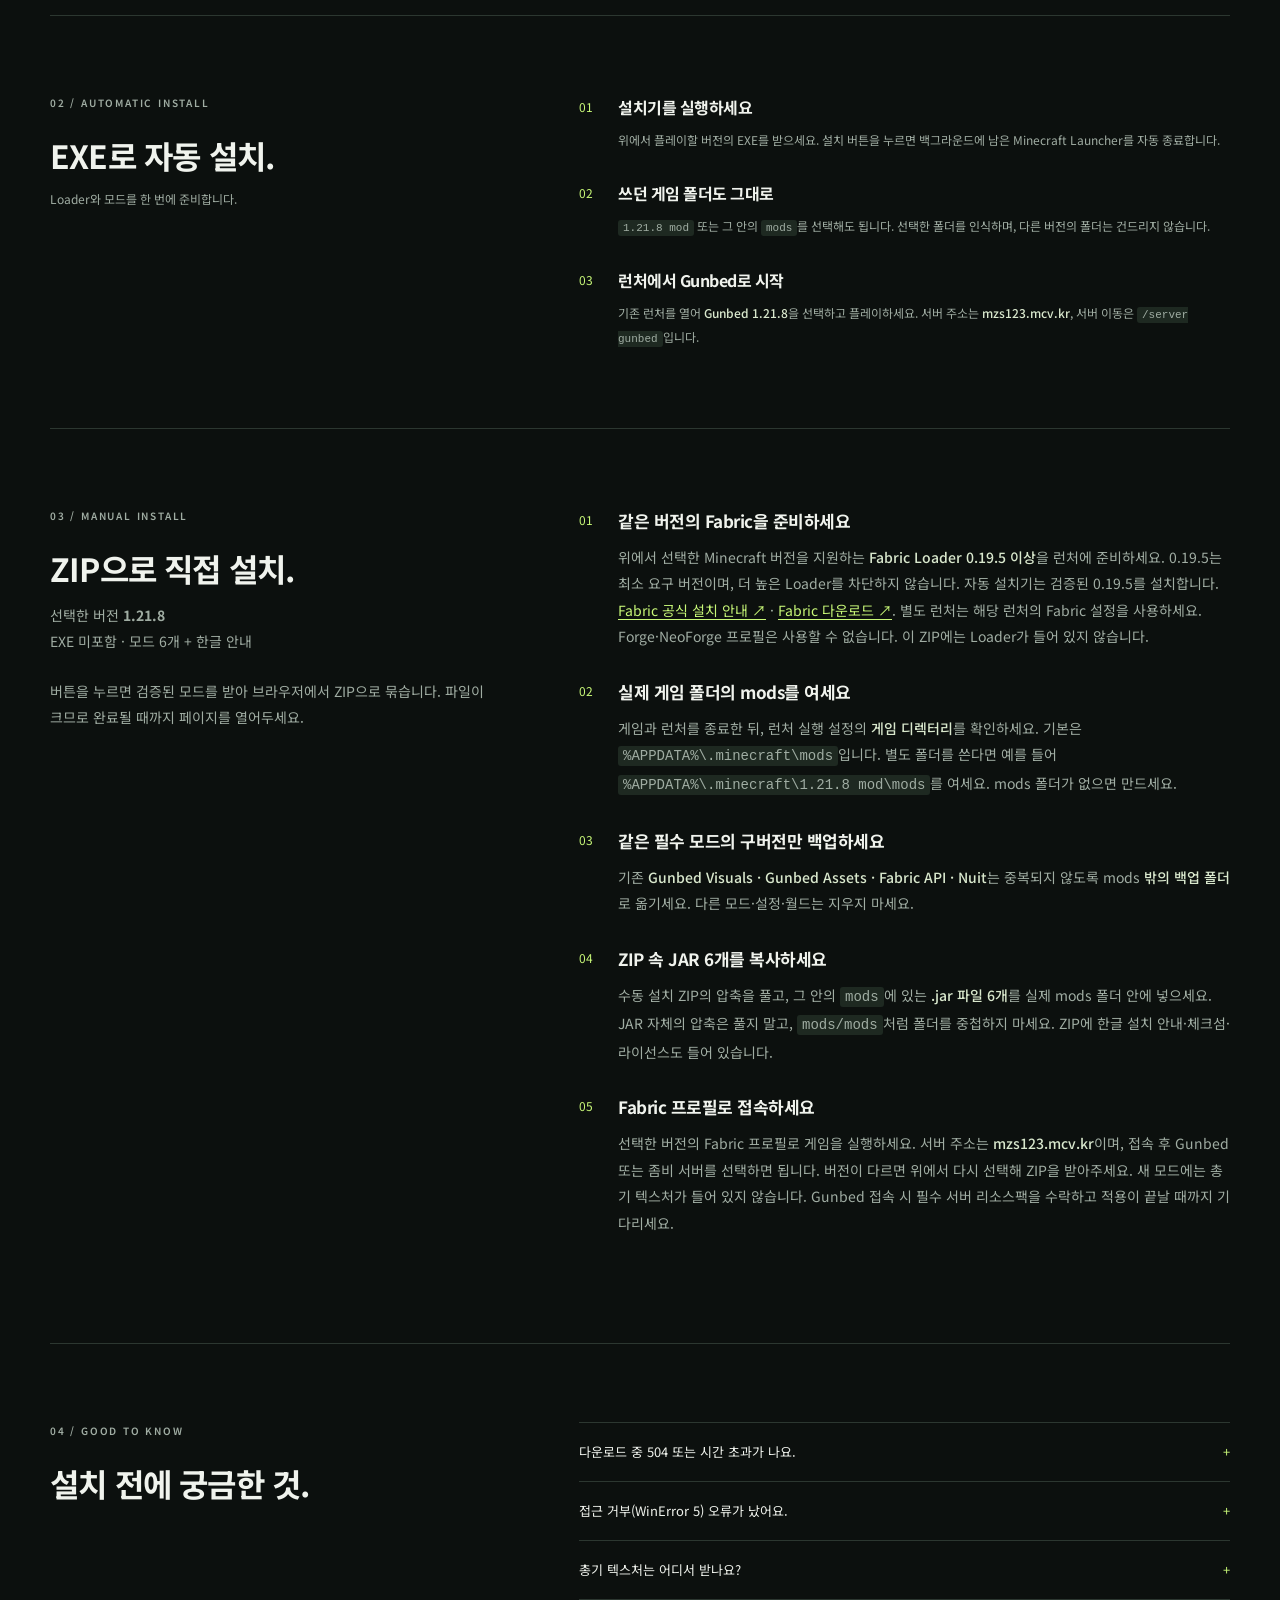
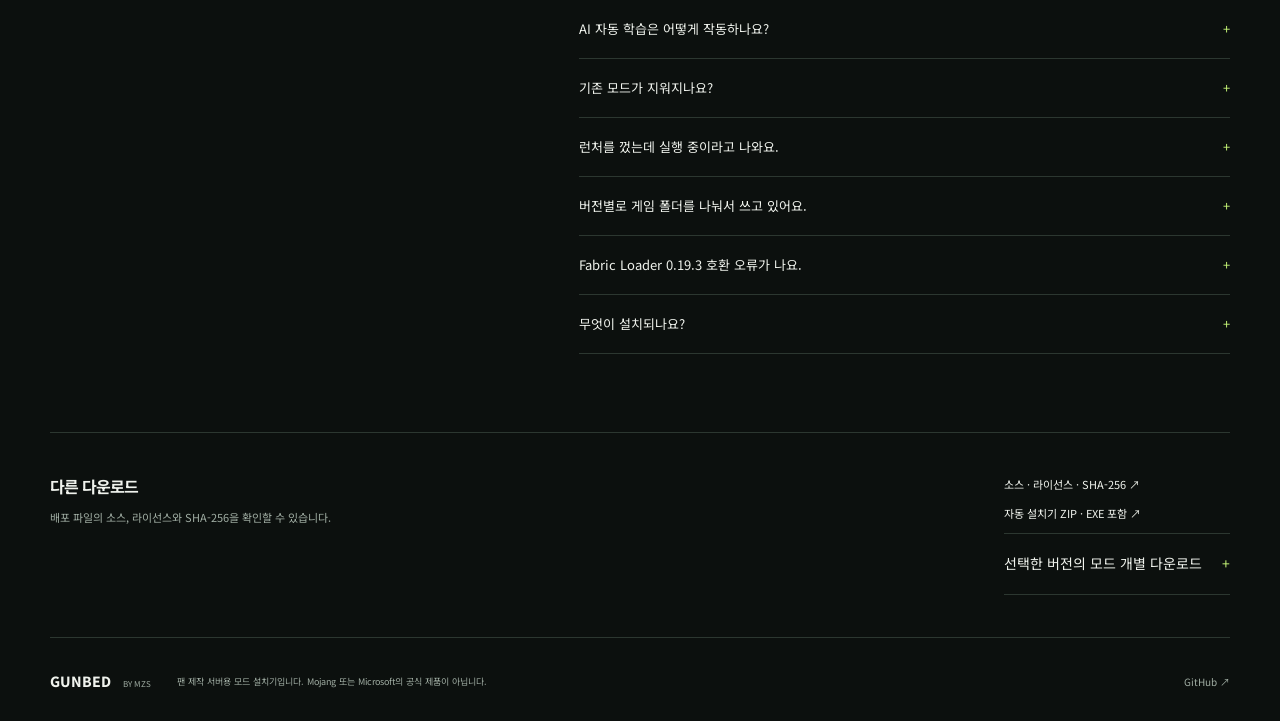
==== commit 925e56da: "Fix installer release labels and sync with download metadata" ====
--- a/docs/index.html
+++ b/docs/index.html
@@ -4,7 +4,7 @@
   <meta charset="utf-8"><meta name="viewport" content="width=device-width, initial-scale=1">
   <meta name="description" content="Gunbed FPS 배드워즈 · 좀비 서버 통합 모드 설치기. 마인크래프트 버전을 선택하고 설치하세요. 기존 모드와 버전별 게임 폴더는 유지합니다.">
   <meta name="theme-color" content="#0c100e"><title>Gunbed · 좀비 — 통합 모드 다운로드</title>
-  <link rel="stylesheet" href="style.css?v=20261125-zombie"><script src="download-core.js?v=0.3.19" defer></script><script src="manual-pack.js?v=20261125-zombie" defer></script><script src="tissou-local.js?v=20261125-zombie" defer></script><script src="app.js?v=20261125-zombie" defer></script>
+  <link rel="stylesheet" href="style.css?v=20261125-zombie"><script src="download-core.js?v=0.3.19" defer></script><script src="manual-pack.js?v=20261125-zombie" defer></script><script src="tissou-local.js?v=20261125-zombie" defer></script><script src="app.js?v=20261128-0333-display" defer></script>
 </head>
 <body>
 <header class="header wrap">
@@ -22,7 +22,7 @@
   <p id="copy-status" class="sr-only" role="status"></p>
  </div>
  <div class="download" aria-labelledby="download-title">
-  <div class="card-top"><span class="eyebrow">01 / SELECT YOUR VERSION</span><span class="release">INSTALLER 0.3.21</span></div>
+  <div class="card-top"><span class="eyebrow">01 / SELECT YOUR VERSION</span><span class="release">INSTALLER <span data-installer-version>0.3.33</span></span></div>
   <h2 id="download-title">플레이할 버전을 선택하세요</h2>
   <p class="muted">한 번 설치하면 Gunbed와 좀비 서버를 모두 이용합니다.</p>
   <fieldset><legend>마인크래프트 버전</legend><div class="version-grid">
@@ -85,13 +85,13 @@
  <div class="section-title"><p class="eyebrow">04 / GOOD TO KNOW</p><h2>설치 전에 궁금한 것.</h2></div>
  <div class="questions">
   <details><summary>다운로드 중 504 또는 시간 초과가 나요.</summary><p>기본 다운로드와 대체 경로를 순서대로 시도하며 파일 크기와 SHA-256을 검증합니다. 수동 ZIP도 같은 방식으로 모드를 확인합니다. 계속 실패하면 아래 개별 모드 링크나 GitHub 배포 파일을 이용하세요. ‘자동 설치기 ZIP’은 EXE가 든 압축 파일로, 수동 모드팩과는 다릅니다.</p></details>
-  <details><summary>접근 거부(WinError 5) 오류가 났어요.</summary><p>설치기 0.3.21은 기존 Gunbed 기능과 좀비 조작·외형을 함께 설치합니다. 총기 공통 에셋은 0.3.20을 유지합니다. 총기 텍스처는 모드에 포함하지 않고 Gunbed 접속 시 필수 서버 리소스팩으로 받습니다. DeltaForce 공격 모션·장전/휘두르기 음량·CrackShot 킬로그 아이콘을 수정했습니다. 새 WAT 총기·DeltaForce 근접·42Labs 투척 무기와 관전 중 유지되는 킬로그를 지원합니다. 기존 조준경 시야 수정도 포함합니다. 파일 사용 중 여부를 먼저 확인하고, 필수 모드의 읽기 전용 속성을 백업 후 처리합니다. 기존 게임 폴더를 선택해 다시 설치하세요. 경기 시작·리스폰 후 중앙 선택창에서 1번은 랜덤 무기, 2번은 즐겨찾기, 3번은 수동 선택입니다. 리스폰 후에는 4번으로 죽기 전 마지막 무기 세트를 다시 받습니다. 임시 후원 무기도 복원되며 당첨 공지는 반복하지 않습니다. 기록은 경기 종료 시 사라집니다. 골데·VSS·더블배럴은 우클릭으로 A/B 모드를 전환합니다. G36·바스티온은 우클릭으로 시즈 전개·해제하며, 해제 완료 후 움직일 수 있습니다.</p></details>
+  <details><summary>접근 거부(WinError 5) 오류가 났어요.</summary><p>설치기 <span data-installer-version>0.3.33</span>은 기존 Gunbed 기능과 좀비 조작·외형을 함께 설치합니다. 총기 공통 에셋은 0.3.20을 유지합니다. 총기 텍스처는 모드에 포함하지 않고 Gunbed 접속 시 필수 서버 리소스팩으로 받습니다. DeltaForce 공격 모션·장전/휘두르기 음량·CrackShot 킬로그 아이콘을 수정했습니다. 새 WAT 총기·DeltaForce 근접·42Labs 투척 무기와 관전 중 유지되는 킬로그를 지원합니다. 기존 조준경 시야 수정도 포함합니다. 파일 사용 중 여부를 먼저 확인하고, 필수 모드의 읽기 전용 속성을 백업 후 처리합니다. 기존 게임 폴더를 선택해 다시 설치하세요. 경기 시작·리스폰 후 중앙 선택창에서 1번은 랜덤 무기, 2번은 즐겨찾기, 3번은 수동 선택입니다. 리스폰 후에는 4번으로 죽기 전 마지막 무기 세트를 다시 받습니다. 임시 후원 무기도 복원되며 당첨 공지는 반복하지 않습니다. 기록은 경기 종료 시 사라집니다. 골데·VSS·더블배럴은 우클릭으로 A/B 모드를 전환합니다. G36·바스티온은 우클릭으로 시즈 전개·해제하며, 해제 완료 후 움직일 수 있습니다.</p></details>
   <details><summary>총기 텍스처는 어디서 받나요?</summary><p>0.3.20 공통 모드부터 텍스처와 관련 아이콘 정의는 Gunbed 서버 리소스팩으로 제공합니다. 모드 6개를 설치한 뒤 Gunbed에 접속해 필수 팩을 적용하세요. 팩은 사용자 PC에 다운로드됩니다. ItemsAdder의 압축 해제 방지를 적용했으며 완전한 추출 방지를 보장하는 기능은 아닙니다. 구버전에 이미 포함된 파일에는 이 보호를 소급 적용할 수 없습니다.</p></details>
   <details><summary>AI 자동 학습은 어떻게 작동하나요?</summary><p>0.3.19부터 플레이어는 조작만 전송하며 화면 읽기를 하지 않습니다. 별도 저해상도 관전자 클라이언트가 Orchestra 플레이 시점을 재구성해 학습 자료와 연결합니다. 사용자의 실제 화면 녹화와는 차이가 있으며 바탕화면은 촬영하지 않습니다. 실제 사람의 완료 경기 자료를 모아 학습·검사하며, 개선이 확인된 모델만 다음 경기부터 사용합니다. 처음부터 학습된 사람 수준의 AI가 들어 있는 것은 아닙니다. 학습 중에는 AI전 입장이 잠시 제한됩니다.</p></details>
   <details><summary>기존 모드가 지워지나요?</summary><p>다른 모드·설정·월드는 유지합니다. Gunbed Visuals, Gunbed Assets, Fabric API, Nuit, 좀비 자산, 로컬 Tissou와 모드 ID가 같은 파일만 백업 후 교체합니다. 백업은 실제 <code>.minecraft/gunbed-backups</code>에 저장합니다.</p></details>
-  <details><summary>런처를 껐는데 실행 중이라고 나와요.</summary><p>0.3.21 설치기는 백그라운드에 남아 있는 Minecraft Launcher도 자동 종료합니다. Java나 마인크래프트 게임·서버 프로세스는 강제 종료하지 않습니다. 실행 중인 게임 창도 종료한 뒤 설치하세요. 권한이 부족하다는 오류가 나오면 설치기를 관리자 권한으로 실행하세요.</p></details>
+  <details><summary>런처를 껐는데 실행 중이라고 나와요.</summary><p><span data-installer-version>0.3.33</span> 설치기는 백그라운드에 남아 있는 Minecraft Launcher도 자동 종료합니다. Java나 마인크래프트 게임·서버 프로세스는 강제 종료하지 않습니다. 실행 중인 게임 창도 종료한 뒤 설치하세요. 권한이 부족하다는 오류가 나오면 설치기를 관리자 권한으로 실행하세요.</p></details>
   <details><summary>버전별로 게임 폴더를 나눠서 쓰고 있어요.</summary><p>그대로 사용하세요. <code>.minecraft/1.21.8 mod/mods</code>를 선택하면 바로 그 mods 폴더에 설치합니다. Fabric Loader의 실행 파일만 실제 .minecraft에 설치하고, 실행 설정의 게임 폴더는 선택한 위치로 연결합니다.</p></details>
-  <details><summary>Fabric Loader 0.19.3 호환 오류가 나요.</summary><p>이전 설치기 대신 위의 0.3.21 설치기로 설치하세요. Loader 0.19.5를 함께 설치하고 기존 Fabric 실행 설정도 갱신합니다. 런처를 다시 열어 Gunbed 실행 설정을 선택하세요.</p></details>
+  <details><summary>Fabric Loader 0.19.3 호환 오류가 나요.</summary><p>이전 설치기 대신 위의 <span data-installer-version>0.3.33</span> 설치기로 설치하세요. Loader 0.19.5를 함께 설치하고 기존 Fabric 실행 설정도 갱신합니다. 런처를 다시 열어 Gunbed 실행 설정을 선택하세요.</p></details>
   <details><summary>무엇이 설치되나요?</summary><p>Gunbed Visuals, 공용 총기 에셋, Fabric API, Nuit, 좀비 자산, 로컬 Tissou 여섯 모드와 Fabric Loader 0.19.5입니다. 원본 TaCZ 런타임은 필요하지 않습니다. 기본 마인크래프트 런처 기준이며, 별도 인스턴스 관리 런처의 설정은 자동 변경하지 않습니다.</p></details>
  </div>
 </section>
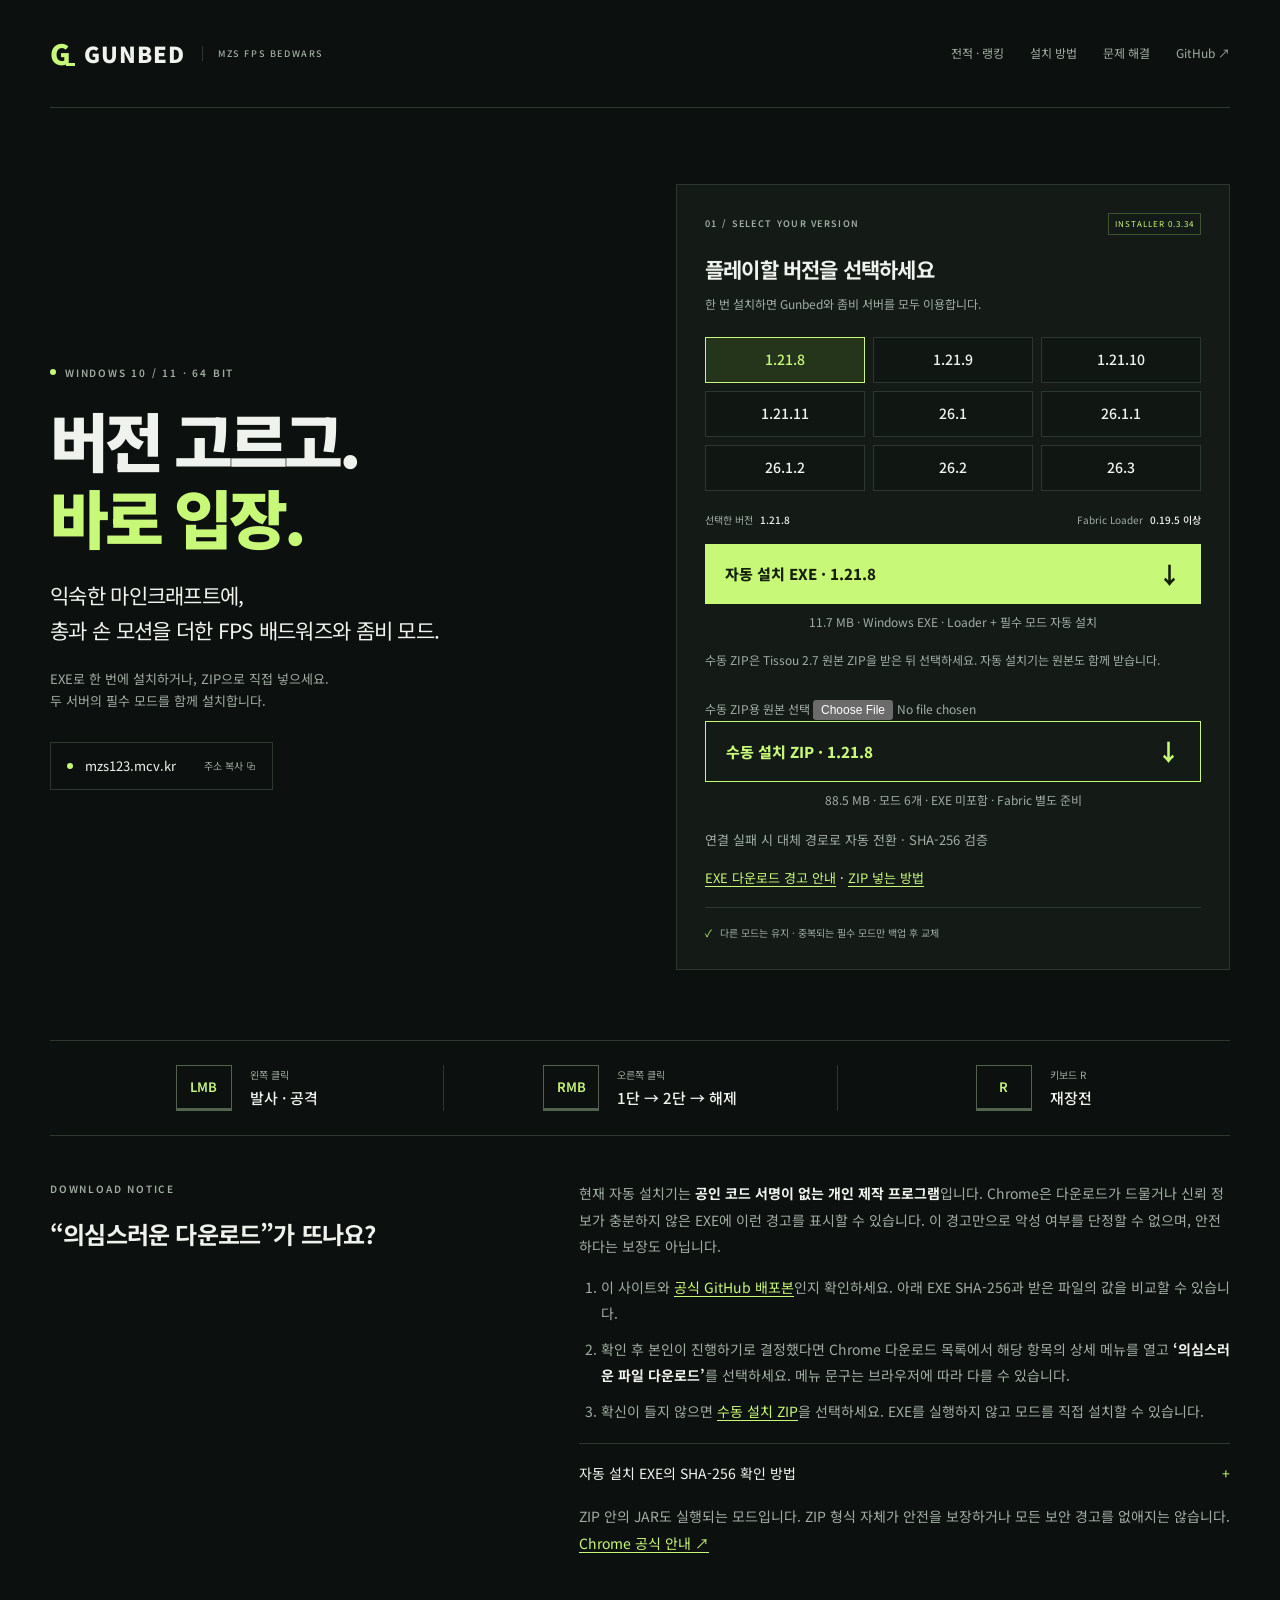
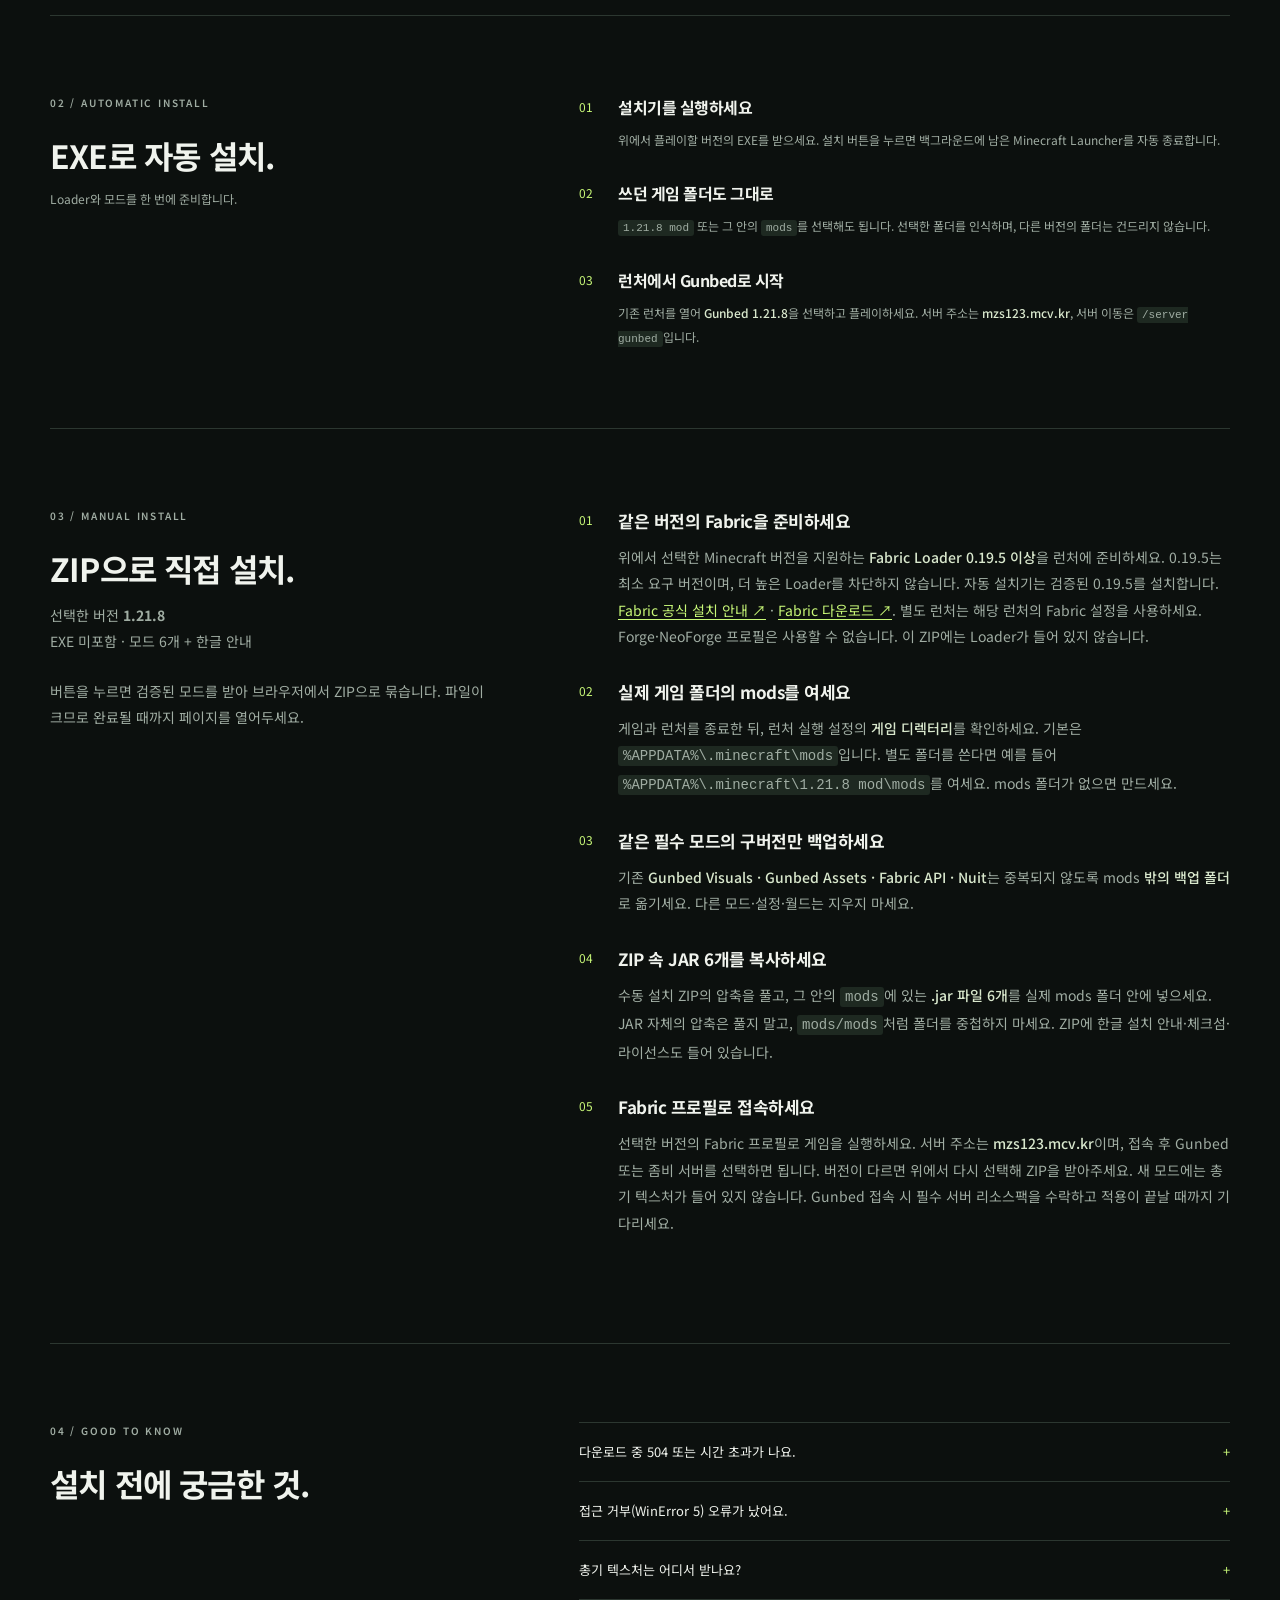
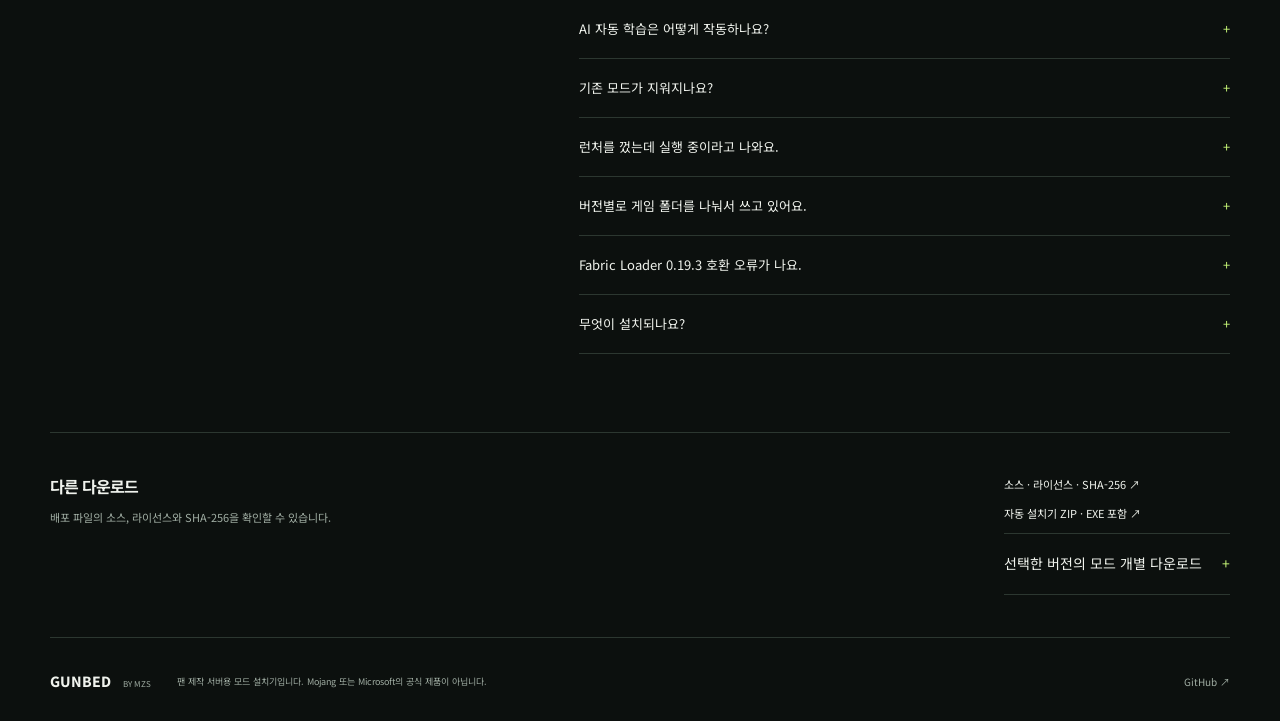
==== commit 1ca63048: "Zombie client 0.3.34" ====
--- a/docs/index.html
+++ b/docs/index.html
@@ -22,7 +22,7 @@
   <p id="copy-status" class="sr-only" role="status"></p>
  </div>
  <div class="download" aria-labelledby="download-title">
-  <div class="card-top"><span class="eyebrow">01 / SELECT YOUR VERSION</span><span class="release">INSTALLER <span data-installer-version>0.3.33</span></span></div>
+  <div class="card-top"><span class="eyebrow">01 / SELECT YOUR VERSION</span><span class="release">INSTALLER <span data-installer-version>0.3.34</span></span></div>
   <h2 id="download-title">플레이할 버전을 선택하세요</h2>
   <p class="muted">한 번 설치하면 Gunbed와 좀비 서버를 모두 이용합니다.</p>
   <fieldset><legend>마인크래프트 버전</legend><div class="version-grid">
@@ -37,7 +37,7 @@
    <label><input type="radio" name="version" value="26.3"><span>26.3</span></label>
   </div></fieldset>
   <div class="selection"><span>선택한 버전 <strong id="chosen">1.21.8</strong></span><span>Fabric Loader <strong>0.19.5 이상</strong></span></div>
-  <a id="download" class="download-button" href="files/v0.3.33/GunbedInstaller.exe" download="GunbedInstaller-1.21.8.exe"><span id="download-label">자동 설치 EXE · 1.21.8</span><span aria-hidden="true">↓</span></a>
+  <a id="download" class="download-button" href="files/v0.3.34/GunbedInstaller.exe" download="GunbedInstaller-1.21.8.exe"><span id="download-label">자동 설치 EXE · 1.21.8</span><span aria-hidden="true">↓</span></a>
   <p class="download-meta"><span id="download-size">Windows 설치기</span> · Loader + 필수 모드 자동 설치</p>
   <p class="muted">수동 ZIP은 <a href="https://mediafilez.forgecdn.net/files/4750/306/TZP_1.20.1_2.7.zip" target="_blank" rel="noopener">Tissou 2.7 원본 ZIP</a>을 받은 뒤 선택하세요. 자동 설치기는 원본도 함께 받습니다.</p>
   <label class="muted">수동 ZIP용 원본 선택 <input id="tissou-original" type="file" accept=".zip"></label>
@@ -45,7 +45,7 @@
   <p class="download-meta"><span id="manual-size">필수 모드 6개 + 설치 안내</span> · EXE 미포함 · Fabric 별도 준비</p>
   <p id="download-status" class="download-status" role="status" aria-live="polite">연결 실패 시 대체 경로로 자동 전환 · SHA-256 검증</p>
   <p class="backup-download"><a href="#download-warning">EXE 다운로드 경고 안내</a> · <a href="#manual-guide">ZIP 넣는 방법</a></p>
-  <noscript><p class="download-note">수동 ZIP 묶음을 받으려면 JavaScript를 켜세요. <a href="https://github.com/churigame1234-ux/gunbed-installer/releases/tag/v0.3.33">GitHub 배포 파일</a>에서도 모드를 받을 수 있습니다.</p></noscript>
+  <noscript><p class="download-note">수동 ZIP 묶음을 받으려면 JavaScript를 켜세요. <a href="https://github.com/churigame1234-ux/gunbed-installer/releases/tag/v0.3.34">GitHub 배포 파일</a>에서도 모드를 받을 수 있습니다.</p></noscript>
   <p class="preserve"><span aria-hidden="true">✓</span> 다른 모드는 유지 · 중복되는 필수 모드만 백업 후 교체</p>
  </div>
 </section>
@@ -58,7 +58,7 @@
  <div><p class="eyebrow">DOWNLOAD NOTICE</p><h2 id="warning-title">“의심스러운 다운로드”가 뜨나요?</h2></div>
  <div class="notice-copy">
   <p>현재 자동 설치기는 <strong>공인 코드 서명이 없는 개인 제작 프로그램</strong>입니다. Chrome은 다운로드가 드물거나 신뢰 정보가 충분하지 않은 EXE에 이런 경고를 표시할 수 있습니다. 이 경고만으로 악성 여부를 단정할 수 없으며, 안전하다는 보장도 아닙니다.</p>
-  <ol><li>이 사이트와 <a href="https://github.com/churigame1234-ux/gunbed-installer/releases/tag/v0.3.33">공식 GitHub 배포본</a>인지 확인하세요. 아래 EXE SHA-256과 받은 파일의 값을 비교할 수 있습니다.</li><li>확인 후 본인이 진행하기로 결정했다면 Chrome 다운로드 목록에서 해당 항목의 상세 메뉴를 열고 <strong>‘의심스러운 파일 다운로드’</strong>를 선택하세요. 메뉴 문구는 브라우저에 따라 다를 수 있습니다.</li><li>확신이 들지 않으면 <a href="#download-title">수동 설치 ZIP</a>을 선택하세요. EXE를 실행하지 않고 모드를 직접 설치할 수 있습니다.</li></ol>
+  <ol><li>이 사이트와 <a href="https://github.com/churigame1234-ux/gunbed-installer/releases/tag/v0.3.34">공식 GitHub 배포본</a>인지 확인하세요. 아래 EXE SHA-256과 받은 파일의 값을 비교할 수 있습니다.</li><li>확인 후 본인이 진행하기로 결정했다면 Chrome 다운로드 목록에서 해당 항목의 상세 메뉴를 열고 <strong>‘의심스러운 파일 다운로드’</strong>를 선택하세요. 메뉴 문구는 브라우저에 따라 다를 수 있습니다.</li><li>확신이 들지 않으면 <a href="#download-title">수동 설치 ZIP</a>을 선택하세요. EXE를 실행하지 않고 모드를 직접 설치할 수 있습니다.</li></ol>
   <details class="hash-help"><summary>자동 설치 EXE의 SHA-256 확인 방법</summary><p>PowerShell에서 <code>Get-FileHash -Algorithm SHA256 "받은 파일의 전체 경로"</code>를 실행하고 아래 값과 비교하세요.</p><code id="installer-hash" class="hash-value">다운로드 정보 확인 중…</code><p>해시는 배포 파일과 같은지 확인하는 수단이며, 악성 코드가 없다는 증명은 아닙니다. 보안 프로그램을 끄지 마세요.</p></details>
   <p class="download-note">ZIP 안의 JAR도 실행되는 모드입니다. ZIP 형식 자체가 안전을 보장하거나 모든 보안 경고를 없애지는 않습니다. <a href="https://support.google.com/chrome/answer/6261569?hl=ko" target="_blank" rel="noopener">Chrome 공식 안내 ↗</a></p>
  </div>
@@ -85,19 +85,19 @@
  <div class="section-title"><p class="eyebrow">04 / GOOD TO KNOW</p><h2>설치 전에 궁금한 것.</h2></div>
  <div class="questions">
   <details><summary>다운로드 중 504 또는 시간 초과가 나요.</summary><p>기본 다운로드와 대체 경로를 순서대로 시도하며 파일 크기와 SHA-256을 검증합니다. 수동 ZIP도 같은 방식으로 모드를 확인합니다. 계속 실패하면 아래 개별 모드 링크나 GitHub 배포 파일을 이용하세요. ‘자동 설치기 ZIP’은 EXE가 든 압축 파일로, 수동 모드팩과는 다릅니다.</p></details>
-  <details><summary>접근 거부(WinError 5) 오류가 났어요.</summary><p>설치기 <span data-installer-version>0.3.33</span>은 기존 Gunbed 기능과 좀비 조작·외형을 함께 설치합니다. 총기 공통 에셋은 0.3.20을 유지합니다. 총기 텍스처는 모드에 포함하지 않고 Gunbed 접속 시 필수 서버 리소스팩으로 받습니다. DeltaForce 공격 모션·장전/휘두르기 음량·CrackShot 킬로그 아이콘을 수정했습니다. 새 WAT 총기·DeltaForce 근접·42Labs 투척 무기와 관전 중 유지되는 킬로그를 지원합니다. 기존 조준경 시야 수정도 포함합니다. 파일 사용 중 여부를 먼저 확인하고, 필수 모드의 읽기 전용 속성을 백업 후 처리합니다. 기존 게임 폴더를 선택해 다시 설치하세요. 경기 시작·리스폰 후 중앙 선택창에서 1번은 랜덤 무기, 2번은 즐겨찾기, 3번은 수동 선택입니다. 리스폰 후에는 4번으로 죽기 전 마지막 무기 세트를 다시 받습니다. 임시 후원 무기도 복원되며 당첨 공지는 반복하지 않습니다. 기록은 경기 종료 시 사라집니다. 골데·VSS·더블배럴은 우클릭으로 A/B 모드를 전환합니다. G36·바스티온은 우클릭으로 시즈 전개·해제하며, 해제 완료 후 움직일 수 있습니다.</p></details>
+  <details><summary>접근 거부(WinError 5) 오류가 났어요.</summary><p>설치기 <span data-installer-version>0.3.34</span>은 기존 Gunbed 기능과 좀비 조작·외형을 함께 설치합니다. 총기 공통 에셋은 0.3.20을 유지합니다. 총기 텍스처는 모드에 포함하지 않고 Gunbed 접속 시 필수 서버 리소스팩으로 받습니다. DeltaForce 공격 모션·장전/휘두르기 음량·CrackShot 킬로그 아이콘을 수정했습니다. 새 WAT 총기·DeltaForce 근접·42Labs 투척 무기와 관전 중 유지되는 킬로그를 지원합니다. 기존 조준경 시야 수정도 포함합니다. 파일 사용 중 여부를 먼저 확인하고, 필수 모드의 읽기 전용 속성을 백업 후 처리합니다. 기존 게임 폴더를 선택해 다시 설치하세요. 경기 시작·리스폰 후 중앙 선택창에서 1번은 랜덤 무기, 2번은 즐겨찾기, 3번은 수동 선택입니다. 리스폰 후에는 4번으로 죽기 전 마지막 무기 세트를 다시 받습니다. 임시 후원 무기도 복원되며 당첨 공지는 반복하지 않습니다. 기록은 경기 종료 시 사라집니다. 골데·VSS·더블배럴은 우클릭으로 A/B 모드를 전환합니다. G36·바스티온은 우클릭으로 시즈 전개·해제하며, 해제 완료 후 움직일 수 있습니다.</p></details>
   <details><summary>총기 텍스처는 어디서 받나요?</summary><p>0.3.20 공통 모드부터 텍스처와 관련 아이콘 정의는 Gunbed 서버 리소스팩으로 제공합니다. 모드 6개를 설치한 뒤 Gunbed에 접속해 필수 팩을 적용하세요. 팩은 사용자 PC에 다운로드됩니다. ItemsAdder의 압축 해제 방지를 적용했으며 완전한 추출 방지를 보장하는 기능은 아닙니다. 구버전에 이미 포함된 파일에는 이 보호를 소급 적용할 수 없습니다.</p></details>
   <details><summary>AI 자동 학습은 어떻게 작동하나요?</summary><p>0.3.19부터 플레이어는 조작만 전송하며 화면 읽기를 하지 않습니다. 별도 저해상도 관전자 클라이언트가 Orchestra 플레이 시점을 재구성해 학습 자료와 연결합니다. 사용자의 실제 화면 녹화와는 차이가 있으며 바탕화면은 촬영하지 않습니다. 실제 사람의 완료 경기 자료를 모아 학습·검사하며, 개선이 확인된 모델만 다음 경기부터 사용합니다. 처음부터 학습된 사람 수준의 AI가 들어 있는 것은 아닙니다. 학습 중에는 AI전 입장이 잠시 제한됩니다.</p></details>
   <details><summary>기존 모드가 지워지나요?</summary><p>다른 모드·설정·월드는 유지합니다. Gunbed Visuals, Gunbed Assets, Fabric API, Nuit, 좀비 자산, 로컬 Tissou와 모드 ID가 같은 파일만 백업 후 교체합니다. 백업은 실제 <code>.minecraft/gunbed-backups</code>에 저장합니다.</p></details>
-  <details><summary>런처를 껐는데 실행 중이라고 나와요.</summary><p><span data-installer-version>0.3.33</span> 설치기는 백그라운드에 남아 있는 Minecraft Launcher도 자동 종료합니다. Java나 마인크래프트 게임·서버 프로세스는 강제 종료하지 않습니다. 실행 중인 게임 창도 종료한 뒤 설치하세요. 권한이 부족하다는 오류가 나오면 설치기를 관리자 권한으로 실행하세요.</p></details>
+  <details><summary>런처를 껐는데 실행 중이라고 나와요.</summary><p>설치기가 현재 사용자·세션의 Minecraft Launcher를 정리합니다. 종료할 수 없는 백그라운드 런처만 남은 경우에는 설치 파일 접근 검사를 거쳐 계속합니다. 실제 파일 잠금이나 폴더 권한 문제가 있으면 해당 경로를 안내합니다. 파일이 게임에서 사용 중이라면 마인크래프트 게임 창을 종료한 뒤 다시 설치하세요.</p></details>
   <details><summary>버전별로 게임 폴더를 나눠서 쓰고 있어요.</summary><p>그대로 사용하세요. <code>.minecraft/1.21.8 mod/mods</code>를 선택하면 바로 그 mods 폴더에 설치합니다. Fabric Loader의 실행 파일만 실제 .minecraft에 설치하고, 실행 설정의 게임 폴더는 선택한 위치로 연결합니다.</p></details>
-  <details><summary>Fabric Loader 0.19.3 호환 오류가 나요.</summary><p>이전 설치기 대신 위의 <span data-installer-version>0.3.33</span> 설치기로 설치하세요. Loader 0.19.5를 함께 설치하고 기존 Fabric 실행 설정도 갱신합니다. 런처를 다시 열어 Gunbed 실행 설정을 선택하세요.</p></details>
+  <details><summary>Fabric Loader 0.19.3 호환 오류가 나요.</summary><p>이전 설치기 대신 위의 <span data-installer-version>0.3.34</span> 설치기로 설치하세요. Loader 0.19.5를 함께 설치하고 기존 Fabric 실행 설정도 갱신합니다. 런처를 다시 열어 Gunbed 실행 설정을 선택하세요.</p></details>
   <details><summary>무엇이 설치되나요?</summary><p>Gunbed Visuals, 공용 총기 에셋, Fabric API, Nuit, 좀비 자산, 로컬 Tissou 여섯 모드와 Fabric Loader 0.19.5입니다. 원본 TaCZ 런타임은 필요하지 않습니다. 기본 마인크래프트 런처 기준이며, 별도 인스턴스 관리 런처의 설정은 자동 변경하지 않습니다.</p></details>
  </div>
 </section>
 <section class="alternatives wrap">
  <div><h2>다른 다운로드</h2><p class="muted">배포 파일의 소스, 라이선스와 SHA-256을 확인할 수 있습니다.</p></div>
- <div class="alternative-links"><a href="https://github.com/churigame1234-ux/gunbed-installer/releases/tag/v0.3.33">소스 · 라이선스 · SHA-256 ↗</a><a id="mirror-zip" href="https://github.com/churigame1234-ux/gunbed-installer/releases/tag/v0.3.33">자동 설치기 ZIP · EXE 포함 ↗</a><details id="individual-mods"><summary>선택한 버전의 모드 개별 다운로드</summary><p>ZIP 묶음 다운로드가 어려울 때 아래 JAR 6개를 모두 받아 수동 설치 안내대로 넣으세요. Tissou 로컬 모드는 위 수동 ZIP 버튼이 이 브라우저에서 준비합니다. 개별 JAR만 받는 경우에도 원본 ZIP을 선택해 수동 묶음을 완성하세요.</p><ul id="individual-links"></ul></details></div>
+ <div class="alternative-links"><a href="https://github.com/churigame1234-ux/gunbed-installer/releases/tag/v0.3.34">소스 · 라이선스 · SHA-256 ↗</a><a id="mirror-zip" href="https://github.com/churigame1234-ux/gunbed-installer/releases/tag/v0.3.34">자동 설치기 ZIP · EXE 포함 ↗</a><details id="individual-mods"><summary>선택한 버전의 모드 개별 다운로드</summary><p>ZIP 묶음 다운로드가 어려울 때 아래 JAR 6개를 모두 받아 수동 설치 안내대로 넣으세요. Tissou 로컬 모드는 위 수동 ZIP 버튼이 이 브라우저에서 준비합니다. 개별 JAR만 받는 경우에도 원본 ZIP을 선택해 수동 묶음을 완성하세요.</p><ul id="individual-links"></ul></details></div>
 </section>
 </main>
 <footer class="wrap"><span>GUNBED <small>BY MZS</small></span><p>팬 제작 서버용 모드 설치기입니다. Mojang 또는 Microsoft의 공식 제품이 아닙니다.</p><a href="https://github.com/churigame1234-ux/gunbed-installer">GitHub ↗</a></footer>
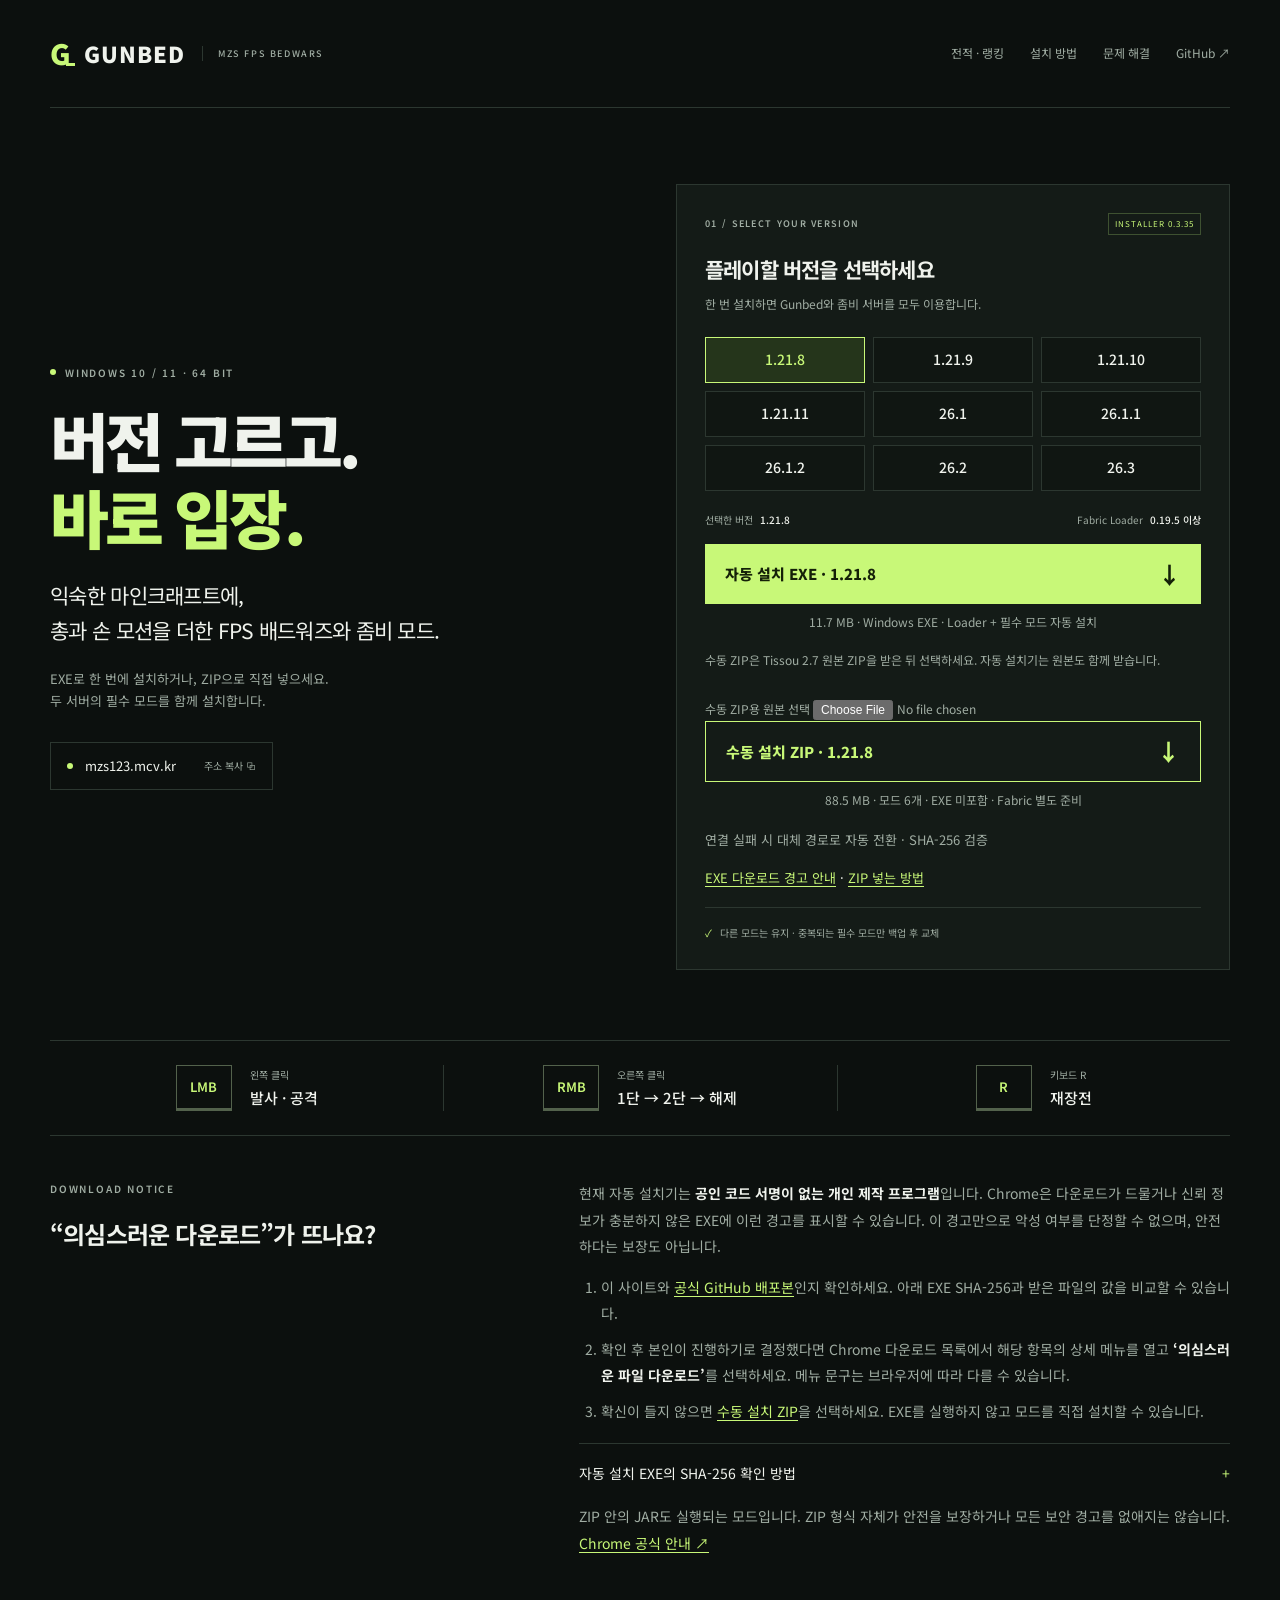
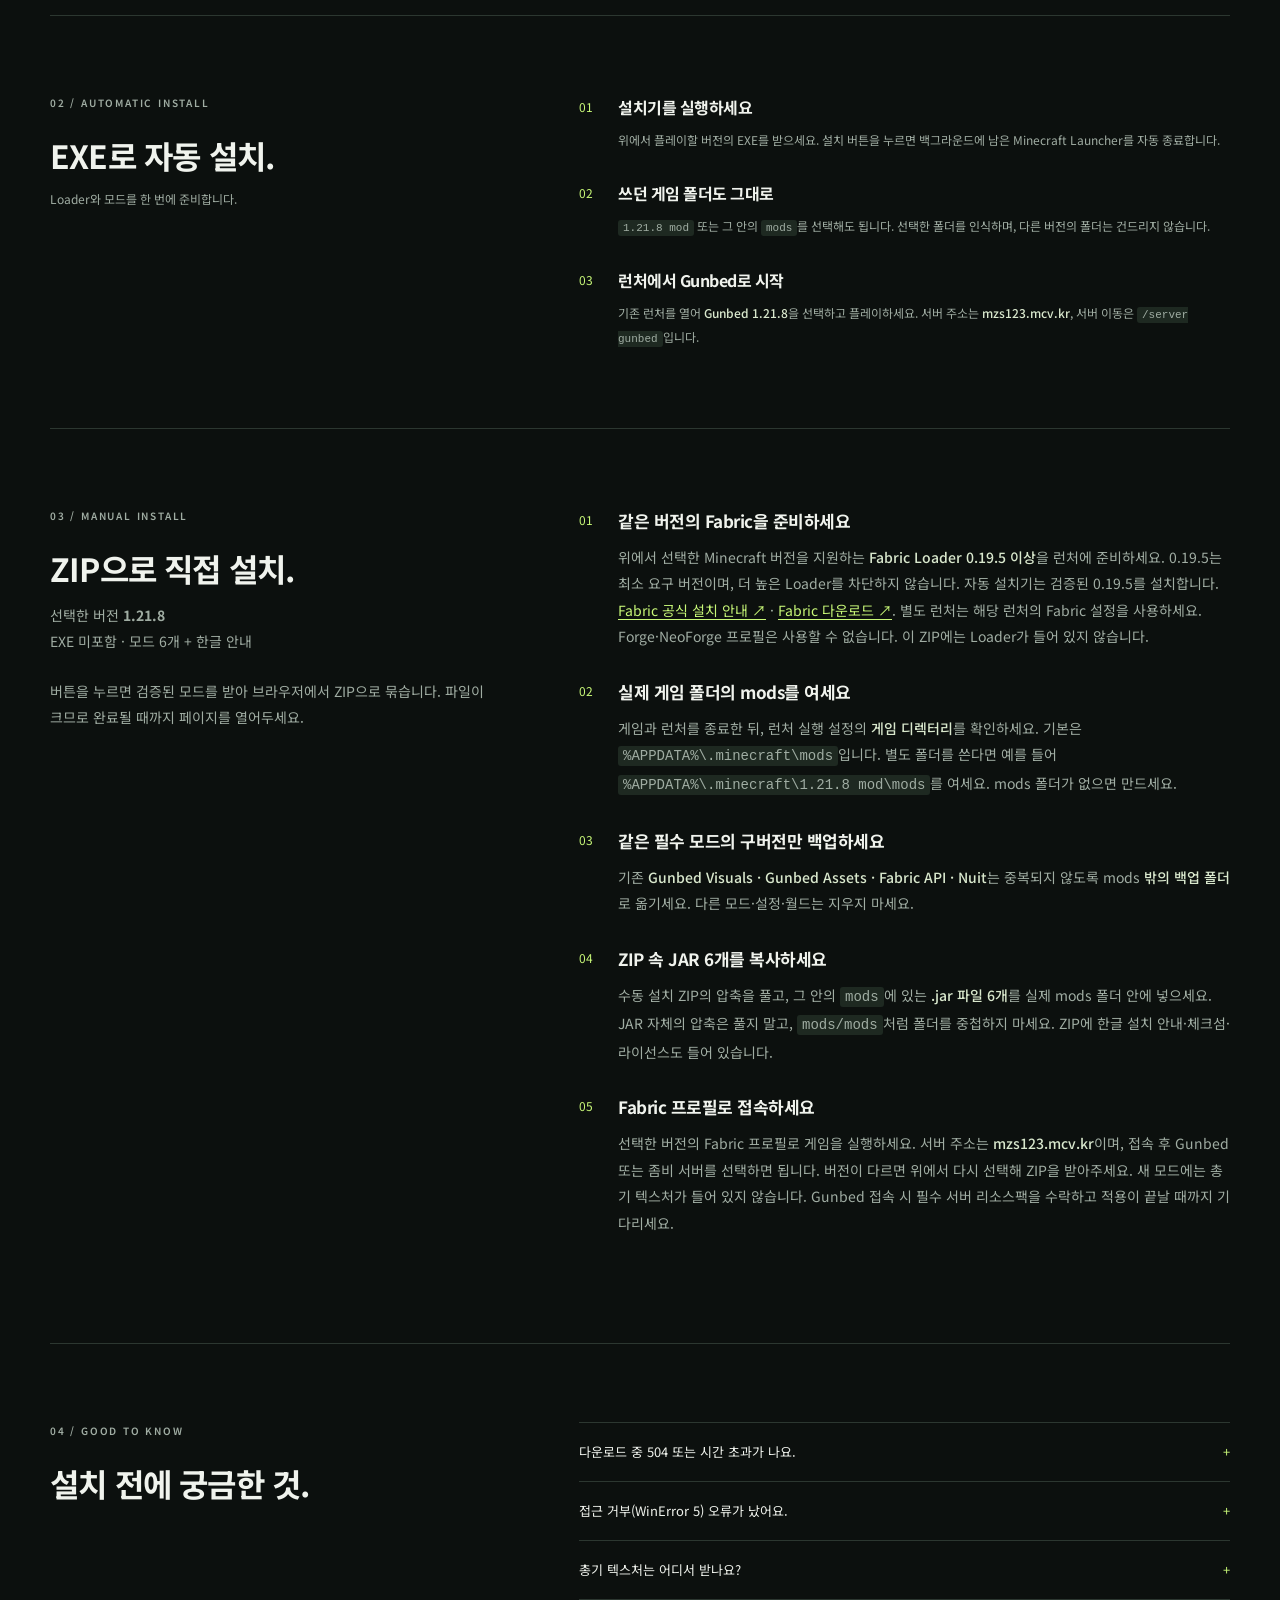
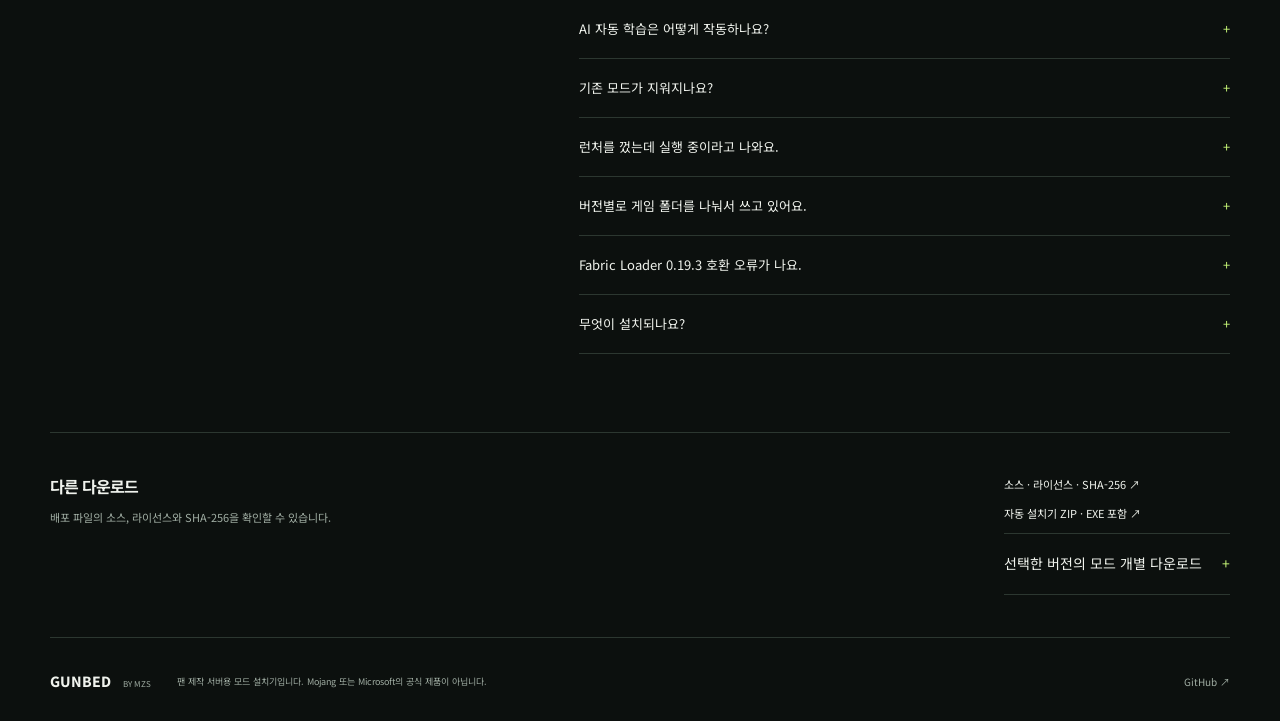
==== commit 6d7c6231: "Zombie client 0.3.35" ====
--- a/docs/index.html
+++ b/docs/index.html
@@ -22,7 +22,7 @@
   <p id="copy-status" class="sr-only" role="status"></p>
  </div>
  <div class="download" aria-labelledby="download-title">
-  <div class="card-top"><span class="eyebrow">01 / SELECT YOUR VERSION</span><span class="release">INSTALLER <span data-installer-version>0.3.34</span></span></div>
+  <div class="card-top"><span class="eyebrow">01 / SELECT YOUR VERSION</span><span class="release">INSTALLER <span data-installer-version>0.3.35</span></span></div>
   <h2 id="download-title">플레이할 버전을 선택하세요</h2>
   <p class="muted">한 번 설치하면 Gunbed와 좀비 서버를 모두 이용합니다.</p>
   <fieldset><legend>마인크래프트 버전</legend><div class="version-grid">
@@ -37,7 +37,7 @@
    <label><input type="radio" name="version" value="26.3"><span>26.3</span></label>
   </div></fieldset>
   <div class="selection"><span>선택한 버전 <strong id="chosen">1.21.8</strong></span><span>Fabric Loader <strong>0.19.5 이상</strong></span></div>
-  <a id="download" class="download-button" href="files/v0.3.34/GunbedInstaller.exe" download="GunbedInstaller-1.21.8.exe"><span id="download-label">자동 설치 EXE · 1.21.8</span><span aria-hidden="true">↓</span></a>
+  <a id="download" class="download-button" href="files/v0.3.35/GunbedInstaller.exe" download="GunbedInstaller-1.21.8.exe"><span id="download-label">자동 설치 EXE · 1.21.8</span><span aria-hidden="true">↓</span></a>
   <p class="download-meta"><span id="download-size">Windows 설치기</span> · Loader + 필수 모드 자동 설치</p>
   <p class="muted">수동 ZIP은 <a href="https://mediafilez.forgecdn.net/files/4750/306/TZP_1.20.1_2.7.zip" target="_blank" rel="noopener">Tissou 2.7 원본 ZIP</a>을 받은 뒤 선택하세요. 자동 설치기는 원본도 함께 받습니다.</p>
   <label class="muted">수동 ZIP용 원본 선택 <input id="tissou-original" type="file" accept=".zip"></label>
@@ -45,7 +45,7 @@
   <p class="download-meta"><span id="manual-size">필수 모드 6개 + 설치 안내</span> · EXE 미포함 · Fabric 별도 준비</p>
   <p id="download-status" class="download-status" role="status" aria-live="polite">연결 실패 시 대체 경로로 자동 전환 · SHA-256 검증</p>
   <p class="backup-download"><a href="#download-warning">EXE 다운로드 경고 안내</a> · <a href="#manual-guide">ZIP 넣는 방법</a></p>
-  <noscript><p class="download-note">수동 ZIP 묶음을 받으려면 JavaScript를 켜세요. <a href="https://github.com/churigame1234-ux/gunbed-installer/releases/tag/v0.3.34">GitHub 배포 파일</a>에서도 모드를 받을 수 있습니다.</p></noscript>
+  <noscript><p class="download-note">수동 ZIP 묶음을 받으려면 JavaScript를 켜세요. <a href="https://github.com/churigame1234-ux/gunbed-installer/releases/tag/v0.3.35">GitHub 배포 파일</a>에서도 모드를 받을 수 있습니다.</p></noscript>
   <p class="preserve"><span aria-hidden="true">✓</span> 다른 모드는 유지 · 중복되는 필수 모드만 백업 후 교체</p>
  </div>
 </section>
@@ -58,7 +58,7 @@
  <div><p class="eyebrow">DOWNLOAD NOTICE</p><h2 id="warning-title">“의심스러운 다운로드”가 뜨나요?</h2></div>
  <div class="notice-copy">
   <p>현재 자동 설치기는 <strong>공인 코드 서명이 없는 개인 제작 프로그램</strong>입니다. Chrome은 다운로드가 드물거나 신뢰 정보가 충분하지 않은 EXE에 이런 경고를 표시할 수 있습니다. 이 경고만으로 악성 여부를 단정할 수 없으며, 안전하다는 보장도 아닙니다.</p>
-  <ol><li>이 사이트와 <a href="https://github.com/churigame1234-ux/gunbed-installer/releases/tag/v0.3.34">공식 GitHub 배포본</a>인지 확인하세요. 아래 EXE SHA-256과 받은 파일의 값을 비교할 수 있습니다.</li><li>확인 후 본인이 진행하기로 결정했다면 Chrome 다운로드 목록에서 해당 항목의 상세 메뉴를 열고 <strong>‘의심스러운 파일 다운로드’</strong>를 선택하세요. 메뉴 문구는 브라우저에 따라 다를 수 있습니다.</li><li>확신이 들지 않으면 <a href="#download-title">수동 설치 ZIP</a>을 선택하세요. EXE를 실행하지 않고 모드를 직접 설치할 수 있습니다.</li></ol>
+  <ol><li>이 사이트와 <a href="https://github.com/churigame1234-ux/gunbed-installer/releases/tag/v0.3.35">공식 GitHub 배포본</a>인지 확인하세요. 아래 EXE SHA-256과 받은 파일의 값을 비교할 수 있습니다.</li><li>확인 후 본인이 진행하기로 결정했다면 Chrome 다운로드 목록에서 해당 항목의 상세 메뉴를 열고 <strong>‘의심스러운 파일 다운로드’</strong>를 선택하세요. 메뉴 문구는 브라우저에 따라 다를 수 있습니다.</li><li>확신이 들지 않으면 <a href="#download-title">수동 설치 ZIP</a>을 선택하세요. EXE를 실행하지 않고 모드를 직접 설치할 수 있습니다.</li></ol>
   <details class="hash-help"><summary>자동 설치 EXE의 SHA-256 확인 방법</summary><p>PowerShell에서 <code>Get-FileHash -Algorithm SHA256 "받은 파일의 전체 경로"</code>를 실행하고 아래 값과 비교하세요.</p><code id="installer-hash" class="hash-value">다운로드 정보 확인 중…</code><p>해시는 배포 파일과 같은지 확인하는 수단이며, 악성 코드가 없다는 증명은 아닙니다. 보안 프로그램을 끄지 마세요.</p></details>
   <p class="download-note">ZIP 안의 JAR도 실행되는 모드입니다. ZIP 형식 자체가 안전을 보장하거나 모든 보안 경고를 없애지는 않습니다. <a href="https://support.google.com/chrome/answer/6261569?hl=ko" target="_blank" rel="noopener">Chrome 공식 안내 ↗</a></p>
  </div>
@@ -85,19 +85,19 @@
  <div class="section-title"><p class="eyebrow">04 / GOOD TO KNOW</p><h2>설치 전에 궁금한 것.</h2></div>
  <div class="questions">
   <details><summary>다운로드 중 504 또는 시간 초과가 나요.</summary><p>기본 다운로드와 대체 경로를 순서대로 시도하며 파일 크기와 SHA-256을 검증합니다. 수동 ZIP도 같은 방식으로 모드를 확인합니다. 계속 실패하면 아래 개별 모드 링크나 GitHub 배포 파일을 이용하세요. ‘자동 설치기 ZIP’은 EXE가 든 압축 파일로, 수동 모드팩과는 다릅니다.</p></details>
-  <details><summary>접근 거부(WinError 5) 오류가 났어요.</summary><p>설치기 <span data-installer-version>0.3.34</span>은 기존 Gunbed 기능과 좀비 조작·외형을 함께 설치합니다. 총기 공통 에셋은 0.3.20을 유지합니다. 총기 텍스처는 모드에 포함하지 않고 Gunbed 접속 시 필수 서버 리소스팩으로 받습니다. DeltaForce 공격 모션·장전/휘두르기 음량·CrackShot 킬로그 아이콘을 수정했습니다. 새 WAT 총기·DeltaForce 근접·42Labs 투척 무기와 관전 중 유지되는 킬로그를 지원합니다. 기존 조준경 시야 수정도 포함합니다. 파일 사용 중 여부를 먼저 확인하고, 필수 모드의 읽기 전용 속성을 백업 후 처리합니다. 기존 게임 폴더를 선택해 다시 설치하세요. 경기 시작·리스폰 후 중앙 선택창에서 1번은 랜덤 무기, 2번은 즐겨찾기, 3번은 수동 선택입니다. 리스폰 후에는 4번으로 죽기 전 마지막 무기 세트를 다시 받습니다. 임시 후원 무기도 복원되며 당첨 공지는 반복하지 않습니다. 기록은 경기 종료 시 사라집니다. 골데·VSS·더블배럴은 우클릭으로 A/B 모드를 전환합니다. G36·바스티온은 우클릭으로 시즈 전개·해제하며, 해제 완료 후 움직일 수 있습니다.</p></details>
+  <details><summary>접근 거부(WinError 5) 오류가 났어요.</summary><p>설치기 <span data-installer-version>0.3.35</span>은 기존 Gunbed 기능과 좀비 조작·외형을 함께 설치합니다. 총기 공통 에셋은 0.3.20을 유지합니다. 총기 텍스처는 모드에 포함하지 않고 Gunbed 접속 시 필수 서버 리소스팩으로 받습니다. DeltaForce 공격 모션·장전/휘두르기 음량·CrackShot 킬로그 아이콘을 수정했습니다. 새 WAT 총기·DeltaForce 근접·42Labs 투척 무기와 관전 중 유지되는 킬로그를 지원합니다. 기존 조준경 시야 수정도 포함합니다. 파일 사용 중 여부를 먼저 확인하고, 필수 모드의 읽기 전용 속성을 백업 후 처리합니다. 기존 게임 폴더를 선택해 다시 설치하세요. 경기 시작·리스폰 후 중앙 선택창에서 1번은 랜덤 무기, 2번은 즐겨찾기, 3번은 수동 선택입니다. 리스폰 후에는 4번으로 죽기 전 마지막 무기 세트를 다시 받습니다. 임시 후원 무기도 복원되며 당첨 공지는 반복하지 않습니다. 기록은 경기 종료 시 사라집니다. 골데·VSS·더블배럴은 우클릭으로 A/B 모드를 전환합니다. G36·바스티온은 우클릭으로 시즈 전개·해제하며, 해제 완료 후 움직일 수 있습니다.</p></details>
   <details><summary>총기 텍스처는 어디서 받나요?</summary><p>0.3.20 공통 모드부터 텍스처와 관련 아이콘 정의는 Gunbed 서버 리소스팩으로 제공합니다. 모드 6개를 설치한 뒤 Gunbed에 접속해 필수 팩을 적용하세요. 팩은 사용자 PC에 다운로드됩니다. ItemsAdder의 압축 해제 방지를 적용했으며 완전한 추출 방지를 보장하는 기능은 아닙니다. 구버전에 이미 포함된 파일에는 이 보호를 소급 적용할 수 없습니다.</p></details>
   <details><summary>AI 자동 학습은 어떻게 작동하나요?</summary><p>0.3.19부터 플레이어는 조작만 전송하며 화면 읽기를 하지 않습니다. 별도 저해상도 관전자 클라이언트가 Orchestra 플레이 시점을 재구성해 학습 자료와 연결합니다. 사용자의 실제 화면 녹화와는 차이가 있으며 바탕화면은 촬영하지 않습니다. 실제 사람의 완료 경기 자료를 모아 학습·검사하며, 개선이 확인된 모델만 다음 경기부터 사용합니다. 처음부터 학습된 사람 수준의 AI가 들어 있는 것은 아닙니다. 학습 중에는 AI전 입장이 잠시 제한됩니다.</p></details>
   <details><summary>기존 모드가 지워지나요?</summary><p>다른 모드·설정·월드는 유지합니다. Gunbed Visuals, Gunbed Assets, Fabric API, Nuit, 좀비 자산, 로컬 Tissou와 모드 ID가 같은 파일만 백업 후 교체합니다. 백업은 실제 <code>.minecraft/gunbed-backups</code>에 저장합니다.</p></details>
   <details><summary>런처를 껐는데 실행 중이라고 나와요.</summary><p>설치기가 현재 사용자·세션의 Minecraft Launcher를 정리합니다. 종료할 수 없는 백그라운드 런처만 남은 경우에는 설치 파일 접근 검사를 거쳐 계속합니다. 실제 파일 잠금이나 폴더 권한 문제가 있으면 해당 경로를 안내합니다. 파일이 게임에서 사용 중이라면 마인크래프트 게임 창을 종료한 뒤 다시 설치하세요.</p></details>
   <details><summary>버전별로 게임 폴더를 나눠서 쓰고 있어요.</summary><p>그대로 사용하세요. <code>.minecraft/1.21.8 mod/mods</code>를 선택하면 바로 그 mods 폴더에 설치합니다. Fabric Loader의 실행 파일만 실제 .minecraft에 설치하고, 실행 설정의 게임 폴더는 선택한 위치로 연결합니다.</p></details>
-  <details><summary>Fabric Loader 0.19.3 호환 오류가 나요.</summary><p>이전 설치기 대신 위의 <span data-installer-version>0.3.34</span> 설치기로 설치하세요. Loader 0.19.5를 함께 설치하고 기존 Fabric 실행 설정도 갱신합니다. 런처를 다시 열어 Gunbed 실행 설정을 선택하세요.</p></details>
+  <details><summary>Fabric Loader 0.19.3 호환 오류가 나요.</summary><p>이전 설치기 대신 위의 <span data-installer-version>0.3.35</span> 설치기로 설치하세요. Loader 0.19.5를 함께 설치하고 기존 Fabric 실행 설정도 갱신합니다. 런처를 다시 열어 Gunbed 실행 설정을 선택하세요.</p></details>
   <details><summary>무엇이 설치되나요?</summary><p>Gunbed Visuals, 공용 총기 에셋, Fabric API, Nuit, 좀비 자산, 로컬 Tissou 여섯 모드와 Fabric Loader 0.19.5입니다. 원본 TaCZ 런타임은 필요하지 않습니다. 기본 마인크래프트 런처 기준이며, 별도 인스턴스 관리 런처의 설정은 자동 변경하지 않습니다.</p></details>
  </div>
 </section>
 <section class="alternatives wrap">
  <div><h2>다른 다운로드</h2><p class="muted">배포 파일의 소스, 라이선스와 SHA-256을 확인할 수 있습니다.</p></div>
- <div class="alternative-links"><a href="https://github.com/churigame1234-ux/gunbed-installer/releases/tag/v0.3.34">소스 · 라이선스 · SHA-256 ↗</a><a id="mirror-zip" href="https://github.com/churigame1234-ux/gunbed-installer/releases/tag/v0.3.34">자동 설치기 ZIP · EXE 포함 ↗</a><details id="individual-mods"><summary>선택한 버전의 모드 개별 다운로드</summary><p>ZIP 묶음 다운로드가 어려울 때 아래 JAR 6개를 모두 받아 수동 설치 안내대로 넣으세요. Tissou 로컬 모드는 위 수동 ZIP 버튼이 이 브라우저에서 준비합니다. 개별 JAR만 받는 경우에도 원본 ZIP을 선택해 수동 묶음을 완성하세요.</p><ul id="individual-links"></ul></details></div>
+ <div class="alternative-links"><a href="https://github.com/churigame1234-ux/gunbed-installer/releases/tag/v0.3.35">소스 · 라이선스 · SHA-256 ↗</a><a id="mirror-zip" href="https://github.com/churigame1234-ux/gunbed-installer/releases/tag/v0.3.35">자동 설치기 ZIP · EXE 포함 ↗</a><details id="individual-mods"><summary>선택한 버전의 모드 개별 다운로드</summary><p>ZIP 묶음 다운로드가 어려울 때 아래 JAR 6개를 모두 받아 수동 설치 안내대로 넣으세요. Tissou 로컬 모드는 위 수동 ZIP 버튼이 이 브라우저에서 준비합니다. 개별 JAR만 받는 경우에도 원본 ZIP을 선택해 수동 묶음을 완성하세요.</p><ul id="individual-links"></ul></details></div>
 </section>
 </main>
 <footer class="wrap"><span>GUNBED <small>BY MZS</small></span><p>팬 제작 서버용 모드 설치기입니다. Mojang 또는 Microsoft의 공식 제품이 아닙니다.</p><a href="https://github.com/churigame1234-ux/gunbed-installer">GitHub ↗</a></footer>
